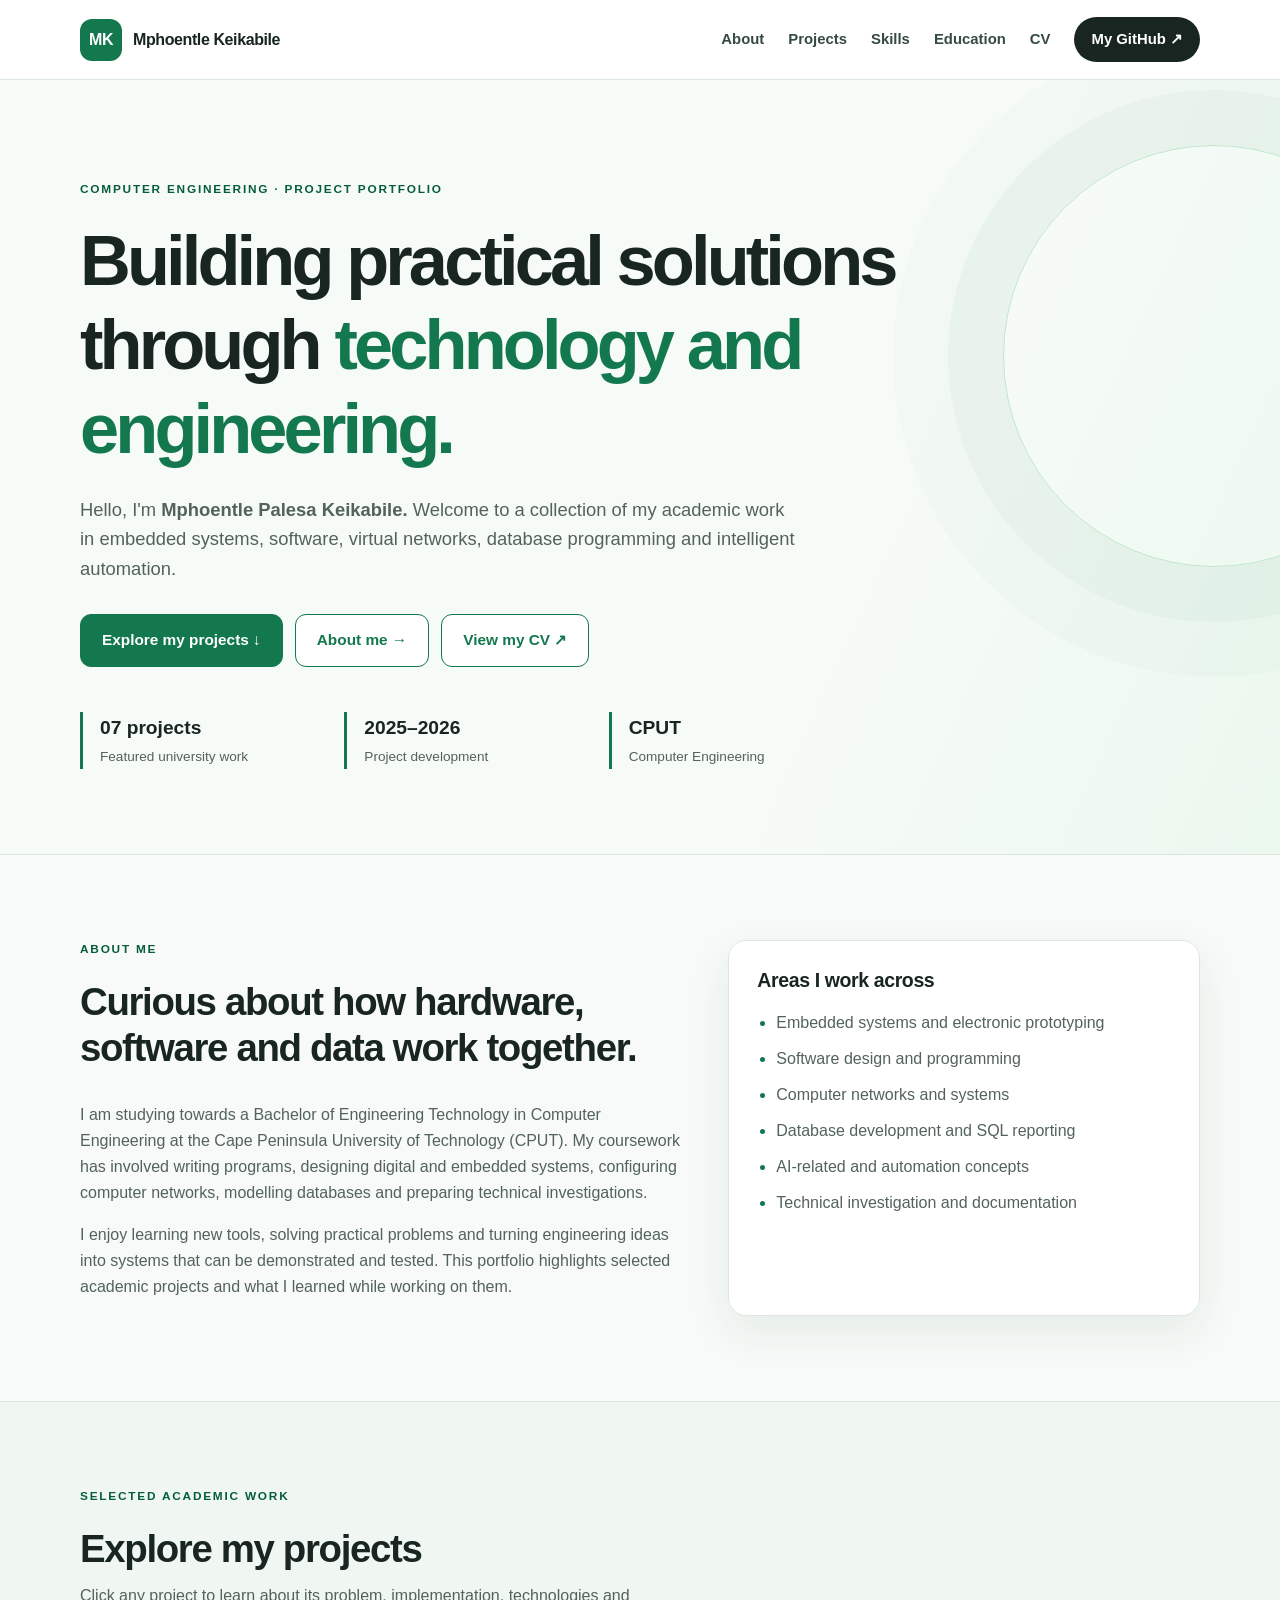
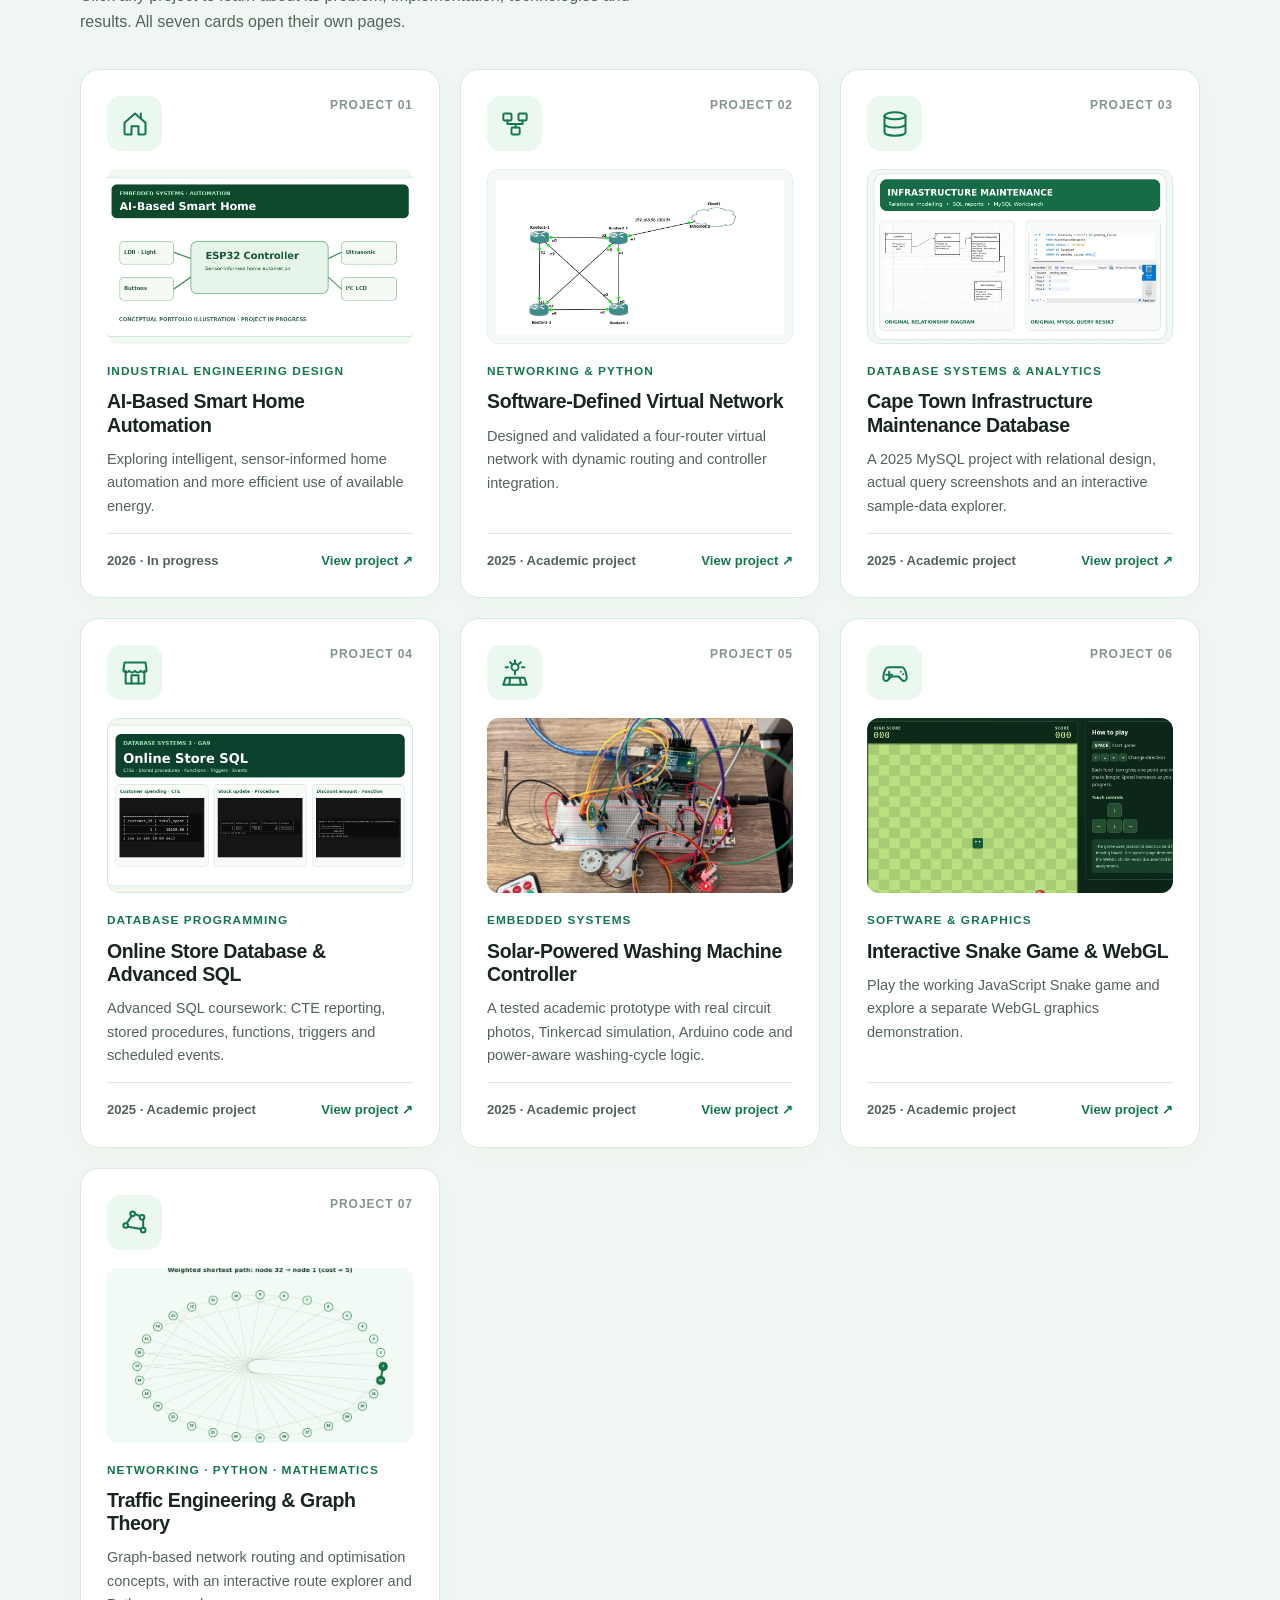
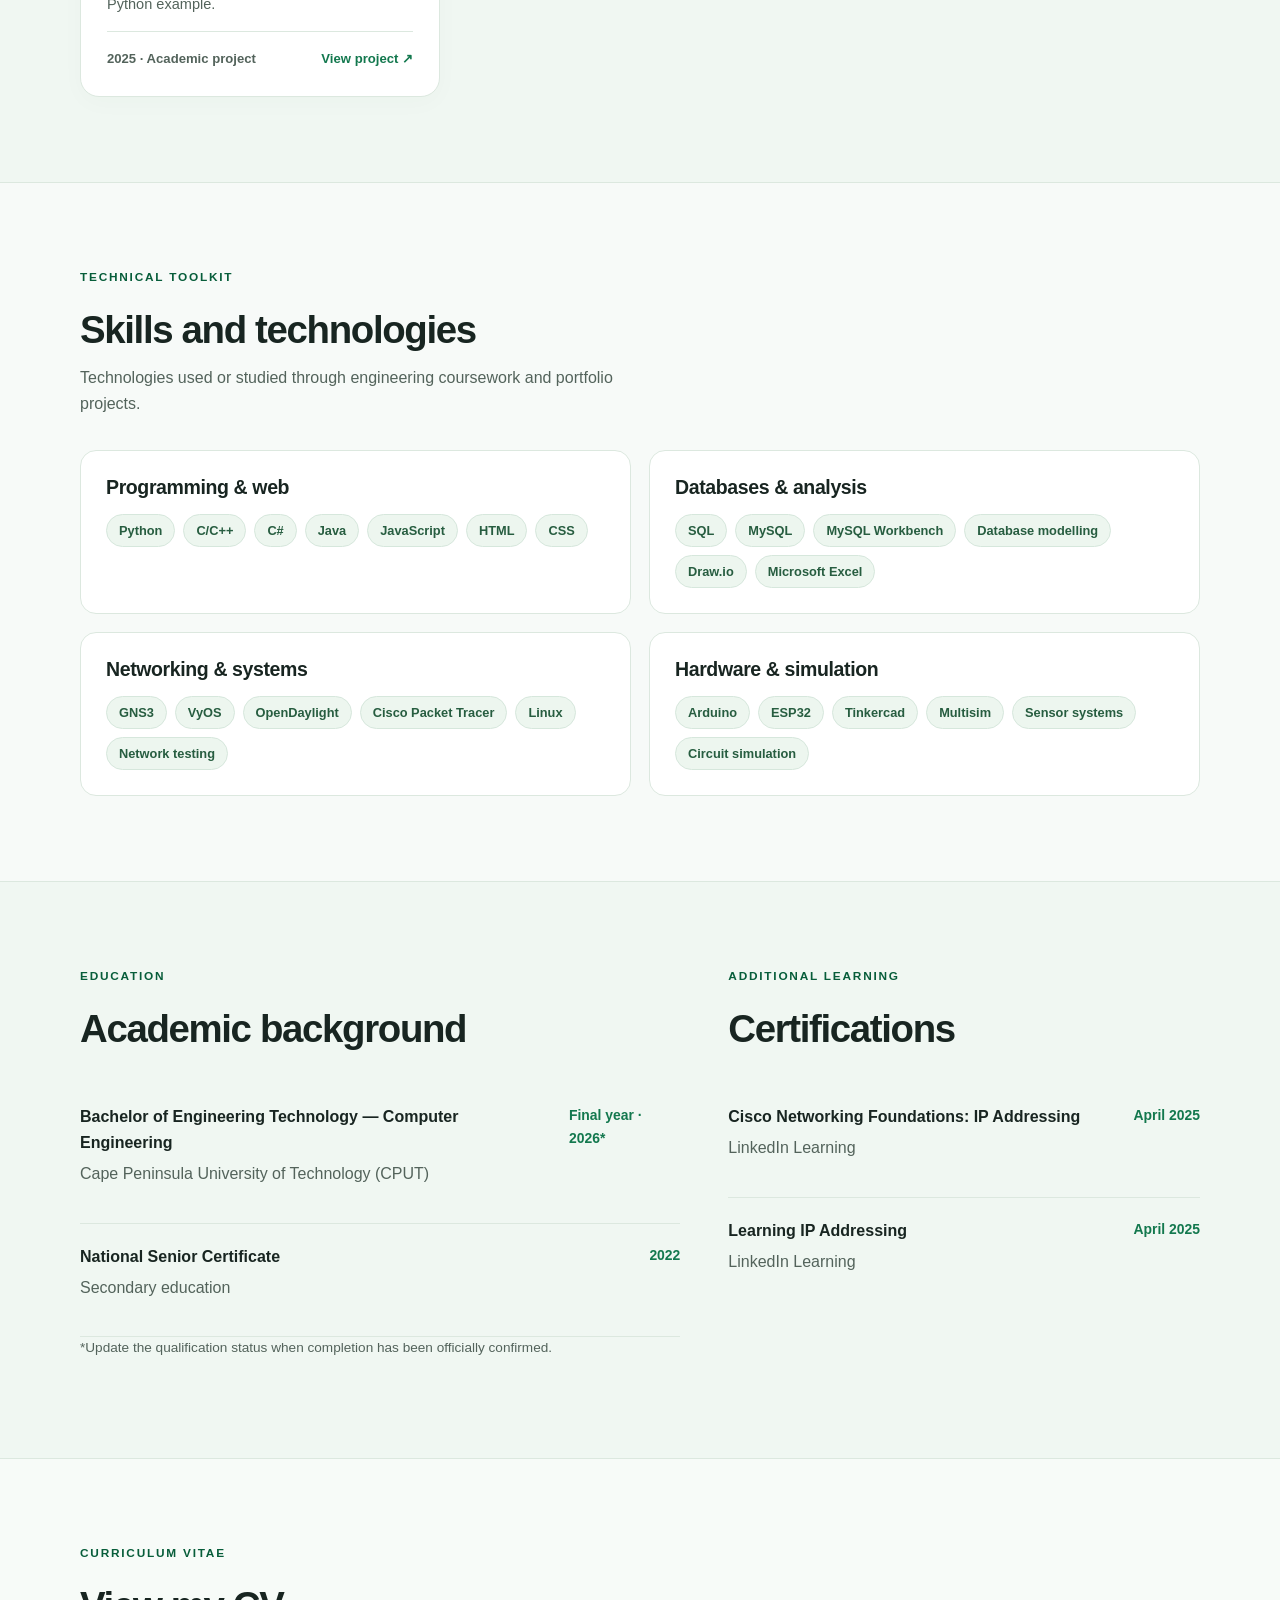
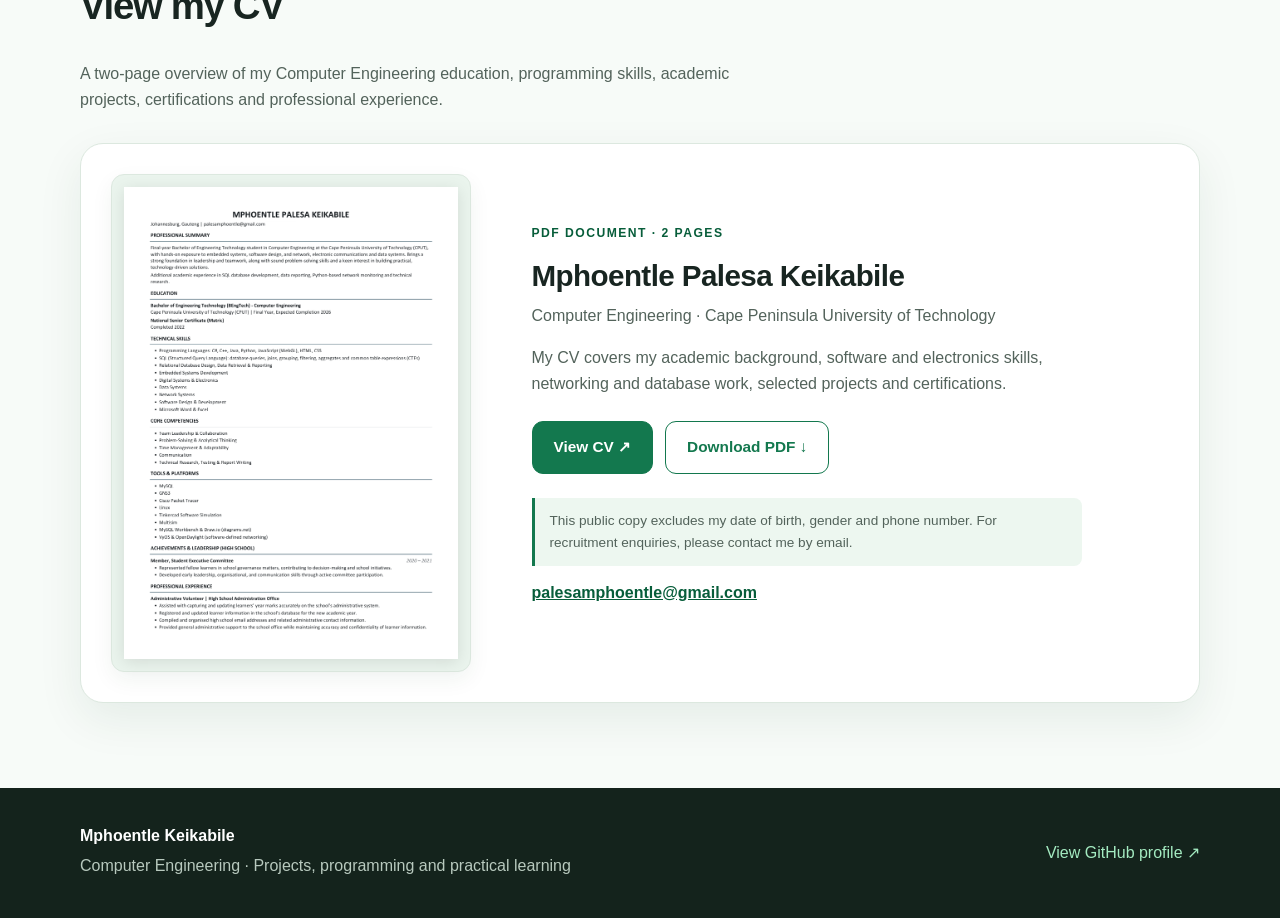
==== index.html @ 99a81a95 "My files My files" ====
<!DOCTYPE html>

<html lang="en"><head><meta charset="utf-8"/><meta content="width=device-width,initial-scale=1" name="viewport"/><meta content="Mphoentle Keikabile's Computer Engineering portfolio: embedded systems, Python, software, networking and databases." name="description"/><title>Mphoentle Keikabile | Computer Engineering Portfolio</title><link href="styles.css" rel="stylesheet"/></head>
<body>
<header class="site-header"><div class="container nav"><a class="brand" href="index.html"><span class="logo">MK</span><span>Mphoentle Keikabile</span></a><nav aria-label="Main navigation" class="nav-links"><a href="#about">About</a><a href="#projects">Projects</a><a href="#skills">Skills</a><a href="#education">Education</a><a href="#cv">CV</a><a class="cta-nav" href="https://github.com/Palesa-K" rel="noopener noreferrer" target="_blank">My GitHub ↗</a></nav></div></header>
<main>
<section class="hero"><div class="container"><div class="eyebrow">Computer Engineering · Project Portfolio</div><h1>Building practical solutions through <span class="accent">technology and engineering.</span></h1><p class="lead">Hello, I'm <strong>Mphoentle Palesa Keikabile.</strong> Welcome to a collection of my academic work in embedded systems, software, virtual networks, database programming and intelligent automation.</p><div class="buttons"><a class="btn primary" href="#projects">Explore my projects ↓</a><a class="btn outline" href="#about">About me →</a><a class="btn outline" href="assets/Mphoentle_Keikabile_Public_CV.pdf" target="_blank" rel="noopener">View my CV ↗</a></div><div class="highlight-grid"><div class="highlight"><strong>07 projects</strong><span>Featured university work</span></div><div class="highlight"><strong>2025–2026</strong><span>Project development</span></div><div class="highlight"><strong>CPUT</strong><span>Computer Engineering</span></div></div></div></section>
<section class="section" id="about"><div class="container two-col"><div><div class="eyebrow">About me</div><h2>Curious about how hardware, software and data work together.</h2><p>I am studying towards a Bachelor of Engineering Technology in Computer Engineering at the Cape Peninsula University of Technology (CPUT). My coursework has involved writing programs, designing digital and embedded systems, configuring computer networks, modelling databases and preparing technical investigations.</p><p>I enjoy learning new tools, solving practical problems and turning engineering ideas into systems that can be demonstrated and tested. This portfolio highlights selected academic projects and what I learned while working on them.</p></div><aside class="info-panel"><h3>Areas I work across</h3><ul class="clean-list"><li>Embedded systems and electronic prototyping</li><li>Software design and programming</li><li>Computer networks and systems</li><li>Database development and SQL reporting</li><li>AI-related and automation concepts</li><li>Technical investigation and documentation</li></ul></aside></div></section>
<section class="section soft" id="projects"><div class="container"><div class="section-heading"><div><div class="eyebrow">Selected academic work</div><h2>Explore my projects</h2><p>Click any project to learn about its problem, implementation, technologies and results. All seven cards open their own pages.</p></div></div><div class="project-grid"><a aria-label="Read about AI-Based Smart Home Automation" class="project-card" href="projects/smart-home-automation.html">
<div class="project-top"><span class="project-icon"><svg aria-hidden="true" fill="none" stroke="currentColor" stroke-linecap="round" stroke-linejoin="round" stroke-width="1.7" viewbox="0 0 24 24"><path d="m3 11 9-8 9 8v9a1 1 0 0 1-1 1h-5v-7H9v7H4a1 1 0 0 1-1-1z"></path><path d="M17 3v4"></path></svg></span><span class="number">PROJECT 01</span></div><img alt="Concept illustration of an ESP32 smart home controller and input/output components" class="project-thumb" loading="lazy" src="assets/smart-home-concept-cover.webp"/>
<div class="type">Industrial Engineering Design</div><h3>AI-Based Smart Home Automation</h3>
<p>Exploring intelligent, sensor-informed home automation and more efficient use of available energy.</p><div class="card-bottom"><span>2026 · In progress</span><span class="explore">View project ↗</span></div>
</a>
<a aria-label="Read about Software-Defined Virtual Network" class="project-card" href="projects/sdn-network.html">
<div class="project-top"><span class="project-icon"><svg aria-hidden="true" fill="none" stroke="currentColor" stroke-linecap="round" stroke-linejoin="round" stroke-width="1.7" viewbox="0 0 24 24"><rect height="6" rx="1" width="7" x="2" y="3"></rect><rect height="6" rx="1" width="7" x="15" y="3"></rect><rect height="6" rx="1" width="7" x="9" y="15"></rect><path d="M5.5 9v3h7v3M18.5 9v3h-6"></path></svg></span><span class="number">PROJECT 02</span></div>
<img alt="Original GNS3 four-router network topology from the 2025 project report" class="project-thumb topology-thumb" loading="lazy" src="assets/gns3-topology.webp"/><div class="type">Networking &amp; Python</div><h3>Software-Defined Virtual Network</h3>
<p>Designed and validated a four-router virtual network with dynamic routing and controller integration.</p><div class="card-bottom"><span>2025 · Academic project</span><span class="explore">View project ↗</span></div>
</a>
<a aria-label="Read about Infrastructure Maintenance Database" class="project-card" href="projects/maintenance-database.html">
<div class="project-top"><span class="project-icon"><svg aria-hidden="true" fill="none" stroke="currentColor" stroke-linecap="round" stroke-linejoin="round" stroke-width="1.7" viewbox="0 0 24 24"><ellipse cx="12" cy="5" rx="9" ry="3"></ellipse><path d="M3 5v14c0 4 18 4 18 0V5M3 12c0 4 18 4 18 0"></path></svg></span><span class="number">PROJECT 03</span></div><img alt="Project cover using original database relationship diagram and MySQL query screenshot" class="project-thumb database-thumb" loading="lazy" src="assets/database-project-cover.webp"/>
<div class="type">Database Systems &amp; Analytics</div><h3>Cape Town Infrastructure Maintenance Database</h3>
<p>A 2025 MySQL project with relational design, actual query screenshots and an interactive sample-data explorer.</p><div class="card-bottom"><span>2025 · Academic project</span><span class="explore">View project ↗</span></div>
</a>
<a aria-label="Read about Online Store SQL Database" class="project-card" href="projects/online-store-database.html">
<div class="project-top"><span class="project-icon"><svg aria-hidden="true" fill="none" stroke="currentColor" stroke-linecap="round" stroke-linejoin="round" stroke-width="1.7" viewbox="0 0 24 24"><path d="M4 10v11h16V10M3 3h18l1 7c-1 2-4 2-5 0-1 2-4 2-5 0-1 2-4 2-5 0-1 2-4 2-5 0z"></path><path d="M9 21v-7h6v7"></path></svg></span><span class="number">PROJECT 04</span></div><img alt="Online store project cover using original MySQL result excerpts" class="project-thumb ga9-thumb" loading="lazy" src="assets/online-store-ga9-cover.webp"/>
<div class="type">Database Programming</div><h3>Online Store Database &amp; Advanced SQL</h3>
<p>Advanced SQL coursework: CTE reporting, stored procedures, functions, triggers and scheduled events.</p><div class="card-bottom"><span>2025 · Academic project</span><span class="explore">View project ↗</span></div>
</a>
<a aria-label="Read about Solar-Powered Washing Machine Controller" class="project-card" href="projects/solar-washing-machine.html">
<div class="project-top"><span class="project-icon"><svg aria-hidden="true" fill="none" stroke="currentColor" stroke-linecap="round" stroke-linejoin="round" stroke-width="1.7" viewbox="0 0 24 24"><circle cx="12" cy="7" r="3"></circle><path d="M12 1v2M12 11v2M6 7H4m16 0h-2M7.8 2.8l1.3 1.3m7.8-1.3-1.3 1.3M4 16h16l2 6H2zM8 16l-1 6m9-6 1 6"></path></svg></span><span class="number">PROJECT 05</span></div>
<img alt="Arduino washing machine prototype" class="project-thumb" loading="lazy" src="assets/arduino-physical-prototype.webp"/><div class="type">Embedded Systems</div><h3>Solar-Powered Washing Machine Controller</h3>
<p>A tested academic prototype with real circuit photos, Tinkercad simulation, Arduino code and power-aware washing-cycle logic.</p><div class="card-bottom"><span>2025 · Academic project</span><span class="explore">View project ↗</span></div>
</a>
<a aria-label="Read about Interactive Snake Game" class="project-card" href="projects/snake-webgl.html">
<div class="project-top"><span class="project-icon"><svg aria-hidden="true" fill="none" stroke="currentColor" stroke-linecap="round" stroke-linejoin="round" stroke-width="1.7" viewbox="0 0 24 24"><path d="M6 7h12c2 0 3 2 4 8 .5 3-2 5-4 3l-3-3H9l-3 3c-2 2-4.5 0-4-3 1-6 2-8 4-8z"></path><path d="M7 11v5m-2.5-2.5h5M17 11h.01M19 13h.01"></path></svg></span><span class="number">PROJECT 06</span></div>
<img alt="Playable Snake game screenshot" class="project-thumb" loading="lazy" src="assets/snake-game-preview.webp"/><div class="type">Software &amp; Graphics</div><h3>Interactive Snake Game &amp; WebGL</h3>
<p>Play the working JavaScript Snake game and explore a separate WebGL graphics demonstration.</p><div class="card-bottom"><span>2025 · Academic project</span><span class="explore">View project ↗</span></div>
</a><a aria-label="Read about Traffic Engineering using Graph Theory and Linear Programming" class="project-card" href="projects/traffic-engineering.html"><div class="project-top"><span class="project-icon"><svg aria-hidden="true" fill="none" stroke="currentColor" stroke-linecap="round" stroke-linejoin="round" stroke-width="1.7" viewbox="0 0 24 24"><circle cx="4" cy="15" r="2"></circle><circle cx="10" cy="5" r="2"></circle><circle cx="18" cy="8" r="2"></circle><circle cx="19" cy="19" r="2"></circle><path d="M5 13l4-6m3-2 4 2m3 3v7M6 16l11 2"></path></svg></span><span class="number">PROJECT 07</span></div><img alt="GEANT2 network graph with green highlighted route" class="project-thumb" loading="lazy" src="assets/geant2-route-recreated.webp"/><div class="type">Networking · Python · Mathematics</div><h3>Traffic Engineering &amp; Graph Theory</h3><p>Graph-based network routing and optimisation concepts, with an interactive route explorer and Python example.</p><div class="card-bottom"><span>2025 · Academic project</span><span class="explore">View project ↗</span></div></a></div></div></section>
<section class="section" id="skills"><div class="container"><div class="section-heading"><div><div class="eyebrow">Technical toolkit</div><h2>Skills and technologies</h2><p>Technologies used or studied through engineering coursework and portfolio projects.</p></div></div><div class="skills-layout"><div class="skill-card"><h3>Programming &amp; web</h3><div class="chip-row"><span class="chip">Python</span><span class="chip">C/C++</span><span class="chip">C#</span><span class="chip">Java</span><span class="chip">JavaScript</span><span class="chip">HTML</span><span class="chip">CSS</span></div></div><div class="skill-card"><h3>Databases &amp; analysis</h3><div class="chip-row"><span class="chip">SQL</span><span class="chip">MySQL</span><span class="chip">MySQL Workbench</span><span class="chip">Database modelling</span><span class="chip">Draw.io</span><span class="chip">Microsoft Excel</span></div></div><div class="skill-card"><h3>Networking &amp; systems</h3><div class="chip-row"><span class="chip">GNS3</span><span class="chip">VyOS</span><span class="chip">OpenDaylight</span><span class="chip">Cisco Packet Tracer</span><span class="chip">Linux</span><span class="chip">Network testing</span></div></div><div class="skill-card"><h3>Hardware &amp; simulation</h3><div class="chip-row"><span class="chip">Arduino</span><span class="chip">ESP32</span><span class="chip">Tinkercad</span><span class="chip">Multisim</span><span class="chip">Sensor systems</span><span class="chip">Circuit simulation</span></div></div></div></div></section>
<section class="section soft" id="education"><div class="container two-col"><div><div class="eyebrow">Education</div><h2>Academic background</h2><div class="resume-line"><div><strong>Bachelor of Engineering Technology — Computer Engineering</strong><p>Cape Peninsula University of Technology (CPUT)</p></div><span>Final year · 2026*</span></div><div class="resume-line"><div><strong>National Senior Certificate</strong><p>Secondary education</p></div><span>2022</span></div><p class="small-note">*Update the qualification status when completion has been officially confirmed.</p></div><div><div class="eyebrow">Additional learning</div><h2>Certifications</h2><div class="resume-line"><div><strong>Cisco Networking Foundations: IP Addressing</strong><p>LinkedIn Learning</p></div><span>April 2025</span></div><div class="resume-line"><div><strong>Learning IP Addressing</strong><p>LinkedIn Learning</p></div><span>April 2025</span></div></div></div></section>

<section class="section cv-section" id="cv"><div class="container">
  <div class="eyebrow">Curriculum vitae</div>
  <h2>View my CV</h2>
  <p class="cv-intro">A two-page overview of my Computer Engineering education, programming skills, academic projects, certifications and professional experience.</p>
  <div class="cv-panel">
    <a class="cv-cover" href="assets/Mphoentle_Keikabile_Public_CV.pdf" target="_blank" rel="noopener" aria-label="Open my two-page CV PDF"><img src="assets/cv-preview.png" alt="Preview of the first page of my Computer Engineering CV" loading="lazy" /></a>
    <div class="cv-info">
      <div class="cv-tag">PDF DOCUMENT · 2 PAGES</div>
      <h3>Mphoentle Palesa Keikabile</h3>
      <p>Computer Engineering · Cape Peninsula University of Technology</p>
      <p>My CV covers my academic background, software and electronics skills, networking and database work, selected projects and certifications.</p>
      <div class="buttons cv-actions">
        <a class="btn primary" href="assets/Mphoentle_Keikabile_Public_CV.pdf" target="_blank" rel="noopener">View CV ↗</a>
        <a class="btn outline" href="assets/Mphoentle_Keikabile_Public_CV.pdf" download="Mphoentle_Keikabile_CV.pdf">Download PDF ↓</a>
      </div>
      <p class="small-note cv-privacy">This public copy excludes my date of birth, gender and phone number. For recruitment enquiries, please contact me by email.</p>
      <p><a class="cv-email" href="mailto:palesamphoentle@gmail.com">palesamphoentle@gmail.com</a></p>
    </div>
  </div>
</div></section>
</main><footer class="site-footer"><div class="container footer-row"><div><strong>Mphoentle Keikabile</strong><p>Computer Engineering · Projects, programming and practical learning</p></div><a href="https://github.com/Palesa-K" rel="noopener noreferrer" target="_blank">View GitHub profile ↗</a></div></footer>
</body></html>
---- styles.css ----
/* Mphoentle Keikabile — portfolio theme: white, green and charcoal */
:root{--bg:#f7faf8;--white:#fff;--text:#182521;--muted:#53635b;--green:#13784e;--green-dark:#075d3a;--mint:#eaf8ef;--border:#dce8df;--shadow:0 16px 46px rgba(15,66,40,.08)}
*{box-sizing:border-box}html{scroll-behavior:smooth}body{margin:0;background:var(--bg);color:var(--text);font-family:Inter,"Segoe UI",Arial,sans-serif;line-height:1.62}a{color:inherit}a:focus-visible{outline:3px solid #47b580;outline-offset:4px}h1,h2,h3,p{margin-top:0}h1,h2,h3{line-height:1.19}h1{font-size:clamp(2.55rem,5.5vw,4.75rem);letter-spacing:-.055em}h2{font-size:clamp(1.7rem,3vw,2.45rem);letter-spacing:-.035em}h3{font-size:1.22rem;letter-spacing:-.02em}p{color:var(--muted)}.container{width:min(1120px,calc(100% - 48px));margin:auto}.site-header{background:#fff;border-bottom:1px solid var(--border);position:sticky;top:0;z-index:10}.nav{display:flex;align-items:center;justify-content:space-between;gap:20px;min-height:79px}.brand{display:inline-flex;align-items:center;gap:11px;text-decoration:none;font-weight:800;letter-spacing:-.025em}.logo{width:42px;height:42px;display:grid;place-items:center;background:var(--green);color:white;border-radius:12px;font-weight:800}.nav-links{display:flex;align-items:center;gap:24px}.nav-links a{font-size:.93rem;font-weight:600;text-decoration:none;color:#354b41}.nav-links a:hover{color:var(--green)}.nav-links a.cta-nav{background:var(--text);color:white;border-radius:999px;padding:10px 17px}.nav-links a.cta-nav:hover{background:var(--green)}.hero{background:linear-gradient(115deg,#f7fbf8 0%,#f7fbf8 66%,#ebf8ee 100%);border-bottom:1px solid var(--border);padding:100px 0 85px;position:relative;overflow:hidden}.hero::after{content:"";position:absolute;right:-145px;top:65px;width:420px;height:420px;border:1px solid #bee7cb;border-radius:50%;box-shadow:0 0 0 55px rgba(17,125,71,.035),0 0 0 110px rgba(17,125,71,.02);pointer-events:none}.hero .container{position:relative;z-index:1}.eyebrow{text-transform:uppercase;letter-spacing:.15em;color:var(--green-dark);font-size:.74rem;font-weight:800;margin-bottom:20px}.hero h1{max-width:830px;margin-bottom:24px}.accent{color:var(--green)}.lead{font-size:1.15rem;max-width:720px;margin-bottom:30px}.buttons{display:flex;flex-wrap:wrap;gap:12px}.btn{border:1px solid var(--green);border-radius:11px;display:inline-flex;justify-content:center;align-items:center;gap:9px;padding:13px 21px;font-size:.96rem;font-weight:700;text-decoration:none;transition:transform .15s,background .15s}.btn:hover{transform:translateY(-2px)}.btn.primary{background:var(--green);color:white}.btn.primary:hover{background:var(--green-dark)}.btn.outline{color:var(--green);background:white}.btn.dark{background:#182521;border-color:#182521;color:#fff}.highlight-grid{display:grid;grid-template-columns:repeat(3,minmax(0,1fr));gap:18px;padding-top:45px;max-width:775px}.highlight{border-left:3px solid var(--green);padding:0 17px}.highlight strong{display:block;font-size:1.2rem}.highlight span{color:var(--muted);font-size:.85rem}.section{padding:85px 0;scroll-margin-top:85px}.section.soft{background:#f0f7f2;border-top:1px solid var(--border);border-bottom:1px solid var(--border)}.section-heading{display:flex;justify-content:space-between;align-items:end;gap:25px;margin-bottom:34px}.section-heading p{max-width:560px;margin-bottom:0}.section-heading h2{margin-bottom:12px}.two-col{display:grid;grid-template-columns:1.12fr .88fr;gap:48px}.info-panel{background:white;border:1px solid var(--border);padding:28px;border-radius:18px;box-shadow:var(--shadow)}.info-panel h3{margin-bottom:13px}.clean-list{padding-left:19px;margin:0;color:var(--muted)}.clean-list li{padding:5px 0}.clean-list li::marker{color:var(--green)}.project-grid{display:grid;grid-template-columns:repeat(3,minmax(0,1fr));gap:20px}.project-card{display:flex;flex-direction:column;min-height:310px;background:white;border:1px solid var(--border);border-radius:19px;padding:26px;text-decoration:none;box-shadow:0 6px 25px rgba(14,68,36,.025);transition:transform .18s,box-shadow .18s,border-color .18s}.project-card:hover{transform:translateY(-5px);box-shadow:var(--shadow);border-color:#80cba0}.project-top{display:flex;justify-content:space-between;align-items:flex-start;margin-bottom:24px}.project-icon{color:var(--green);background:var(--mint);width:55px;height:55px;display:grid;place-items:center;border-radius:14px}.project-icon svg{width:28px;height:28px}.number{font-size:.75rem;color:#84958b;font-weight:800;letter-spacing:.08em}.project-card .type{font-size:.74rem;font-weight:800;color:var(--green);text-transform:uppercase;letter-spacing:.09em;margin-bottom:9px}.project-card h3{margin-bottom:11px;color:var(--text)}.project-card p{font-size:.91rem;flex-grow:1}.card-bottom{display:flex;justify-content:space-between;align-items:center;padding-top:16px;border-top:1px solid var(--border);font-size:.82rem;color:var(--muted);font-weight:600}.explore{color:var(--green);font-weight:800}.chip-row{display:flex;gap:8px;flex-wrap:wrap}.chip{font-size:.8rem;line-height:1.2;padding:8px 12px;background:#edf6ef;border:1px solid #d6e7dc;color:#275d40;font-weight:700;border-radius:999px}.skills-layout{display:grid;grid-template-columns:repeat(2,minmax(0,1fr));gap:18px}.skill-card{background:white;border:1px solid var(--border);border-radius:16px;padding:25px}.skill-card h3{margin-bottom:14px}.resume-line{display:flex;justify-content:space-between;gap:20px;align-items:flex-start;padding:20px 0;border-bottom:1px solid var(--border)}.resume-line:last-child{border-bottom:0}.resume-line strong{display:block;margin-bottom:5px}.resume-line span{font-size:.87rem;color:var(--green);font-weight:700}.small-note{font-size:.85rem}.site-footer{background:#14231c;color:white;padding:35px 0}.site-footer p{color:#b8c9be;margin:4px 0}.footer-row{display:flex;align-items:center;justify-content:space-between;gap:20px;flex-wrap:wrap}.site-footer a{color:#a4ebc1;text-decoration:none}.site-footer a:hover{text-decoration:underline}
/* Project-detail pages */
.breadcrumb{margin:40px 0 25px;font-size:.88rem;color:var(--muted)}.breadcrumb a{color:var(--green);text-decoration:none;font-weight:700}.detail-hero{background:white;border:1px solid var(--border);border-radius:24px;padding:50px 52px;margin-bottom:32px;position:relative;overflow:hidden}.detail-hero::after{content:"";position:absolute;width:210px;height:210px;background:#eaf8ef;border-radius:50%;right:-90px;top:-95px}.detail-hero h1{font-size:clamp(2.2rem,4.4vw,3.55rem);margin:0 0 18px;max-width:820px}.detail-hero p{max-width:775px;font-size:1.08rem}.detail-hero .eyebrow{margin-bottom:15px}.detail-columns{display:grid;grid-template-columns:1.65fr .75fr;gap:26px;padding-bottom:75px;align-items:start}.detail-main,.detail-side{background:white;border:1px solid var(--border);border-radius:19px;padding:31px}.detail-main section:not(:last-child){border-bottom:1px solid var(--border);padding-bottom:25px;margin-bottom:28px}.detail-main h2{font-size:1.43rem;margin-bottom:14px}.detail-main p:last-child{margin-bottom:0}.detail-side{position:sticky;top:101px}.detail-side .chip-row{margin-bottom:23px}.detail-side h3{margin-bottom:12px}.detail-side .meta{padding:15px 0;border-bottom:1px solid var(--border)}.detail-side .meta strong{display:block;font-size:.86rem}.detail-side .meta span{color:var(--muted);font-size:.9rem}.detail-side .small-note{background:var(--mint);padding:13px;border-radius:10px;color:#37614d}.detail-footer{margin-top:22px}.back-link{display:inline-flex;gap:8px;text-decoration:none;font-weight:800;color:var(--green)}
@media(max-width:950px){.project-grid{grid-template-columns:repeat(2,minmax(0,1fr))}.detail-columns{grid-template-columns:1fr}.detail-side{position:static}.hero{padding:80px 0 65px}.two-col{gap:24px}}
@media(max-width:650px){.container{width:min(100% - 34px,1120px)}.nav{flex-direction:column;align-items:flex-start;gap:10px;padding:12px 0}.nav-links{gap:15px;flex-wrap:wrap}.nav-links a{font-size:.82rem}.nav-links a.cta-nav{padding:6px 12px}.section{padding:65px 0}.hero{padding:70px 0}.highlight-grid{grid-template-columns:1fr;gap:20px}.project-grid,.two-col,.skills-layout{grid-template-columns:1fr}.section-heading{display:block}.section-heading p{margin-top:12px}.project-card{min-height:270px}.detail-hero{padding:32px 22px}.detail-main,.detail-side{padding:25px 21px}.resume-line{display:block}.hero::after{opacity:.35}}

/* Embedded Systems project evidence */
.project-thumb{width:100%;height:175px;object-fit:cover;object-position:center 42%;border-radius:12px;margin:-6px 0 18px;background:#e4eee7;display:block}
.project-visual-hero{display:grid;grid-template-columns:1.35fr .65fr;align-items:center;gap:26px;background:#eaf6ed;border:1px solid var(--border);padding:18px;border-radius:20px;margin-bottom:32px}
.project-visual-hero img{width:100%;max-height:480px;object-fit:cover;border-radius:13px;display:block}
.project-visual-hero strong{display:block;font-size:1.65rem;line-height:1.2;margin-bottom:14px}
.project-visual-hero p{margin-bottom:0}.photo-kicker{font-size:.75rem;letter-spacing:.14em;text-transform:uppercase;color:var(--green-dark);font-weight:800;display:block;margin-bottom:10px}
.evidence-grid{display:grid;grid-template-columns:1fr 1fr;gap:20px}.evidence-grid figure{margin:0;background:#f6f9f7;border:1px solid var(--border);border-radius:14px;overflow:hidden}.evidence-grid img{display:block;width:100%;height:235px;object-fit:cover}.evidence-grid figcaption{padding:13px 15px;font-size:.9rem;color:var(--muted)}
.evidence-buttons{margin-top:22px}.detail-main strong{color:var(--text)}.power-table{overflow:auto;margin:12px 0 20px}.power-table table{border-collapse:collapse;width:100%;min-width:350px}.power-table th,.power-table td{text-align:left;padding:11px 14px;border:1px solid var(--border)}.power-table th{background:#eef6f0}.power-table td:first-child{font-weight:800;color:var(--green-dark)}
.code-extract{background:#172721;color:#e3ffec;border-radius:12px;padding:18px;white-space:pre;overflow:auto;font-size:.88rem;line-height:1.5;margin:22px 0}.code-extract code{color:inherit}
@media(max-width:750px){.project-visual-hero{grid-template-columns:1fr}.evidence-grid{grid-template-columns:1fr}.evidence-grid img{height:auto}.project-visual-hero img{max-height:365px}}

/* Interactive game panel */
.game-iframe{width:100%;height:1050px;border:1px solid var(--border);border-radius:14px;display:block;background:#07190e;margin:18px 0}
@media(max-width:650px){.game-iframe{height:1100px}}

/* Preserve full router topology in its cover image rather than cropping it. */
.project-thumb.topology-thumb{object-fit:contain;object-position:center;background:#f6faf7;padding:8px;border:1px solid #e5eee8}
.project-visual-hero.topology-hero img{object-fit:contain;background:#fff}

/* Database project cover: authentic screenshots from the original report. */
.project-thumb.database-thumb{object-fit:cover;object-position:center;background:#e5f4eb;border:1px solid #dce8df}
.project-visual-hero.database-hero img{object-fit:contain;background:white}

/* GA9 database portfolio evidence and demonstration */
.project-thumb.ga9-thumb{object-fit:cover;object-position:center;background:#eff7f0;border:1px solid #d5e9db}
.detail-main .evidence-grid.terminal-grid img{object-fit:contain;background:#101610;height:180px;padding:8px}
.diagram-frame{background:#f8fbf8;border:1px solid var(--border);border-radius:16px;overflow:hidden;margin:16px 0}
.diagram-frame img{width:100%;height:auto;display:block}
.diagram-frame figcaption{font-size:.85rem;color:var(--muted);padding:10px 16px;background:white}
.accuracy-note{padding:16px 18px;background:#f1f8f2;border-left:4px solid #17824b;color:#31513e;border-radius:0 10px 10px 0;margin-top:18px}


/* Public CV section */
.cv-section{background:#f7fbf8}.cv-intro{max-width:680px}.cv-panel{display:grid;grid-template-columns:minmax(195px,0.75fr) 1.25fr;gap:38px;background:#fff;border:1px solid var(--border);padding:30px;border-radius:23px;box-shadow:var(--shadow);align-items:center;margin-top:30px}
.cv-cover{display:block;background:#eaf4ed;border:1px solid var(--border);border-radius:13px;padding:12px;box-shadow:0 8px 22px rgba(12,71,37,.06);max-width:360px}
.cv-cover img{display:block;width:100%;height:auto;aspect-ratio:595/842;object-fit:contain;object-position:top;background:white;box-shadow:0 3px 15px rgba(0,0,0,.1)}
.cv-tag{color:var(--green-dark);font-weight:800;letter-spacing:.12em;font-size:.76rem;margin-bottom:14px}
.cv-info h3{font-size:clamp(1.3rem,2.5vw,1.85rem);margin:0 0 10px}.cv-info p{max-width:550px}
.cv-actions{margin:24px 0}.cv-privacy{background:#edf7f0;padding:12px 15px;border-left:3px solid var(--green);border-radius:0 8px 8px 0}
.cv-email{color:var(--green-dark);font-weight:700;overflow-wrap:anywhere}
@media(max-width:740px){.cv-panel{grid-template-columns:1fr;padding:20px;gap:25px}.cv-cover{max-width:300px}.cv-actions .btn{flex:1}}
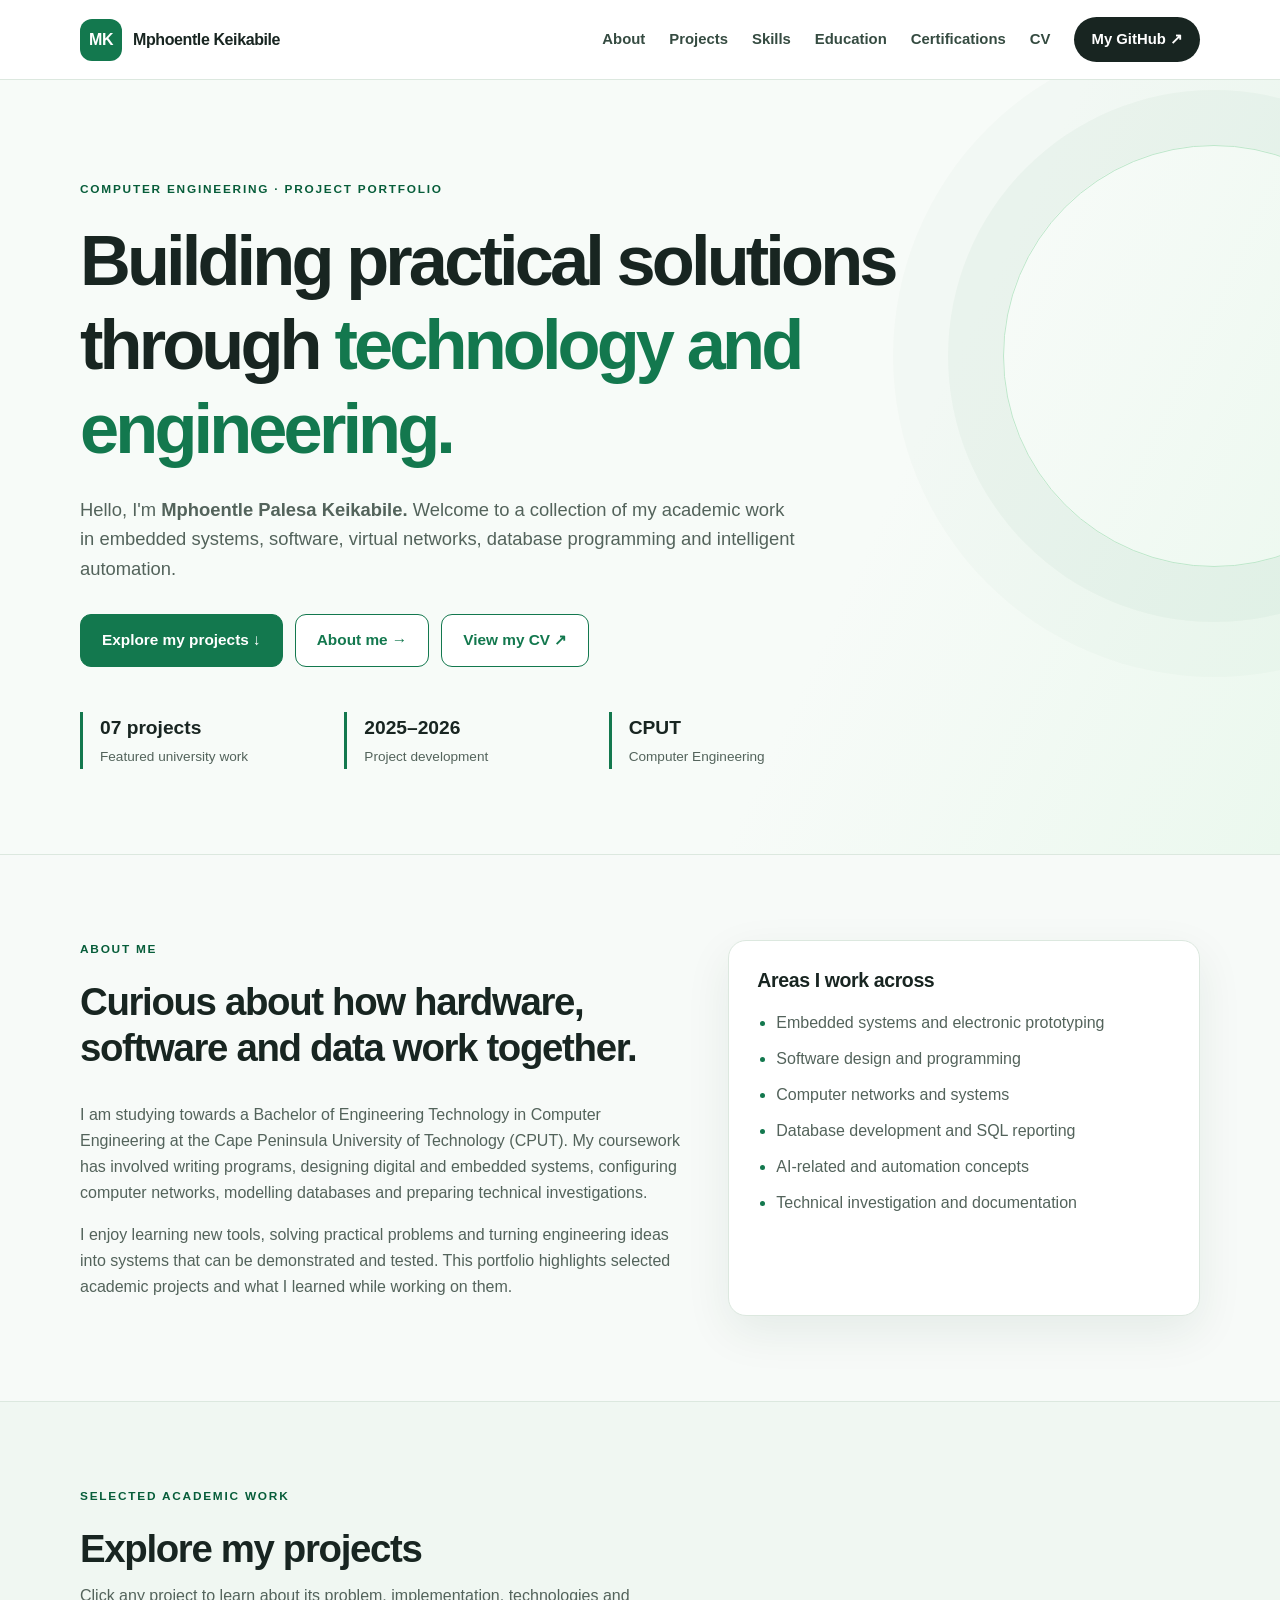
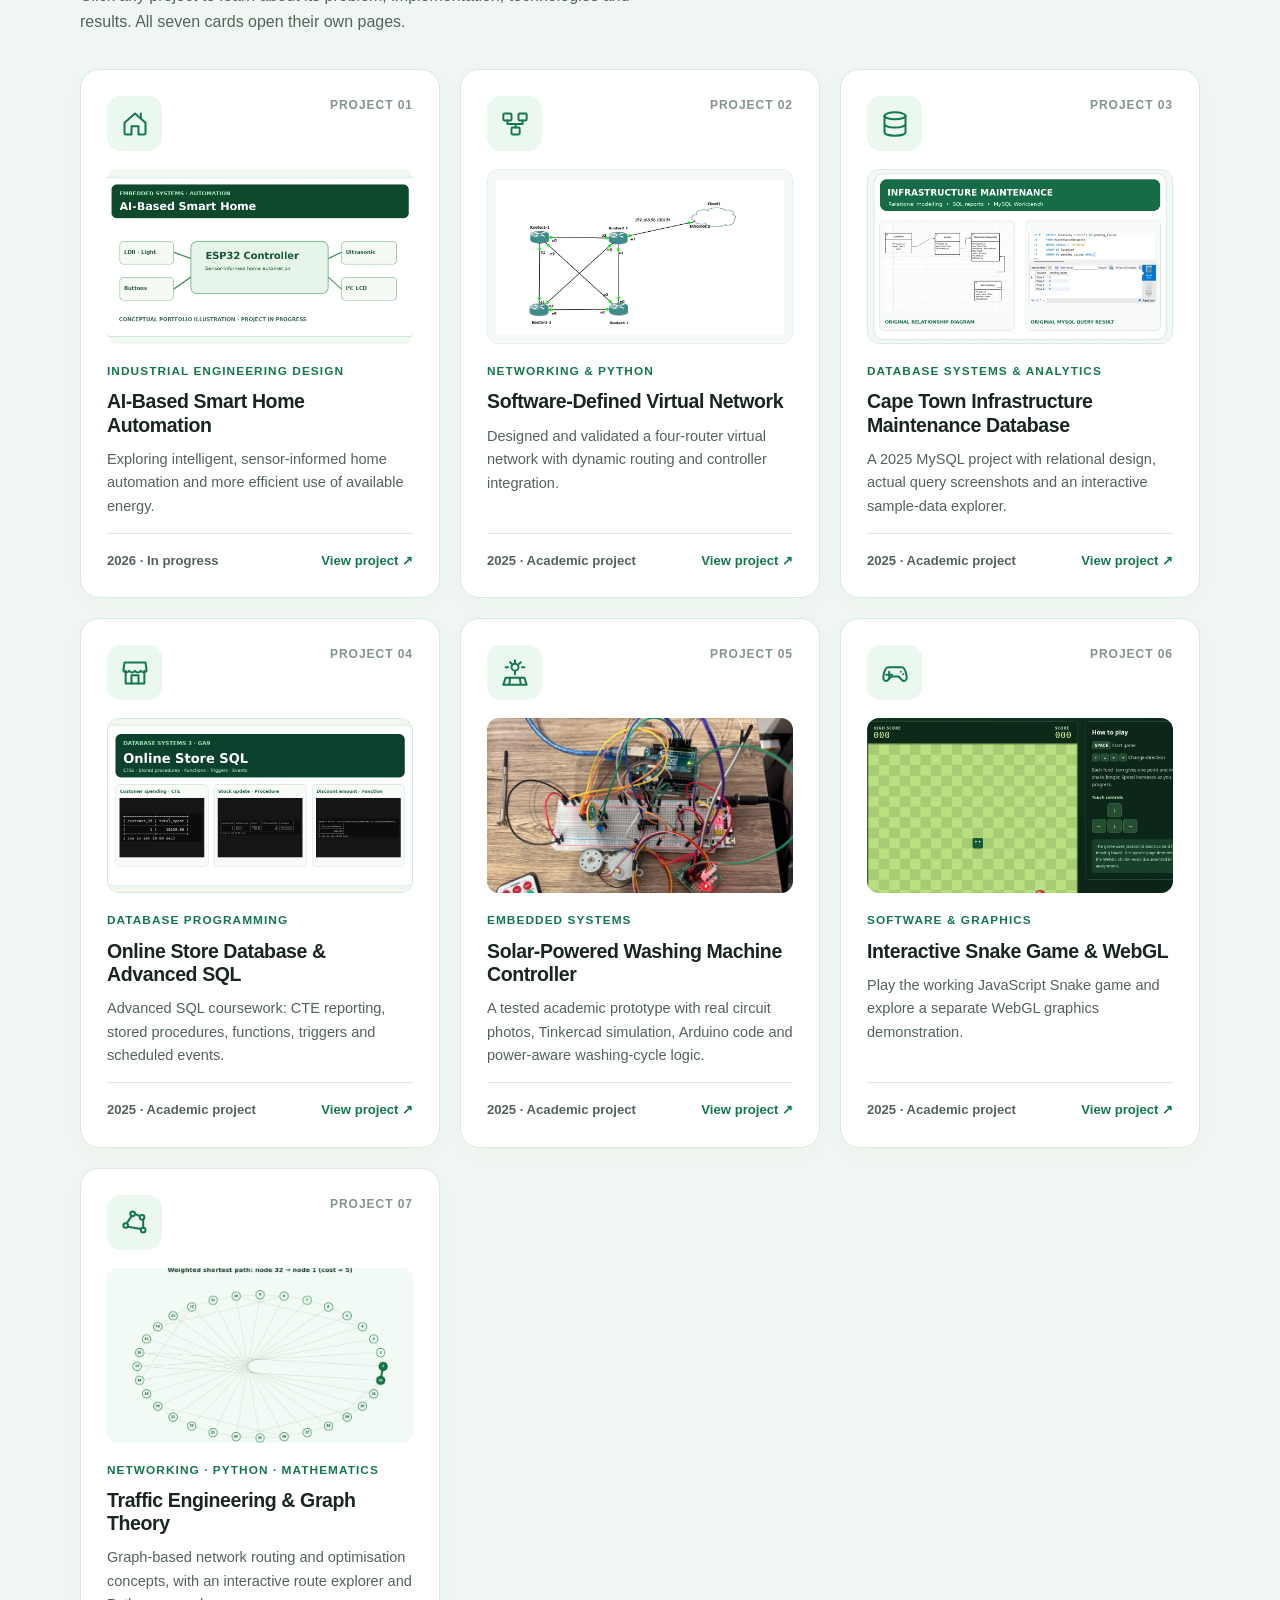
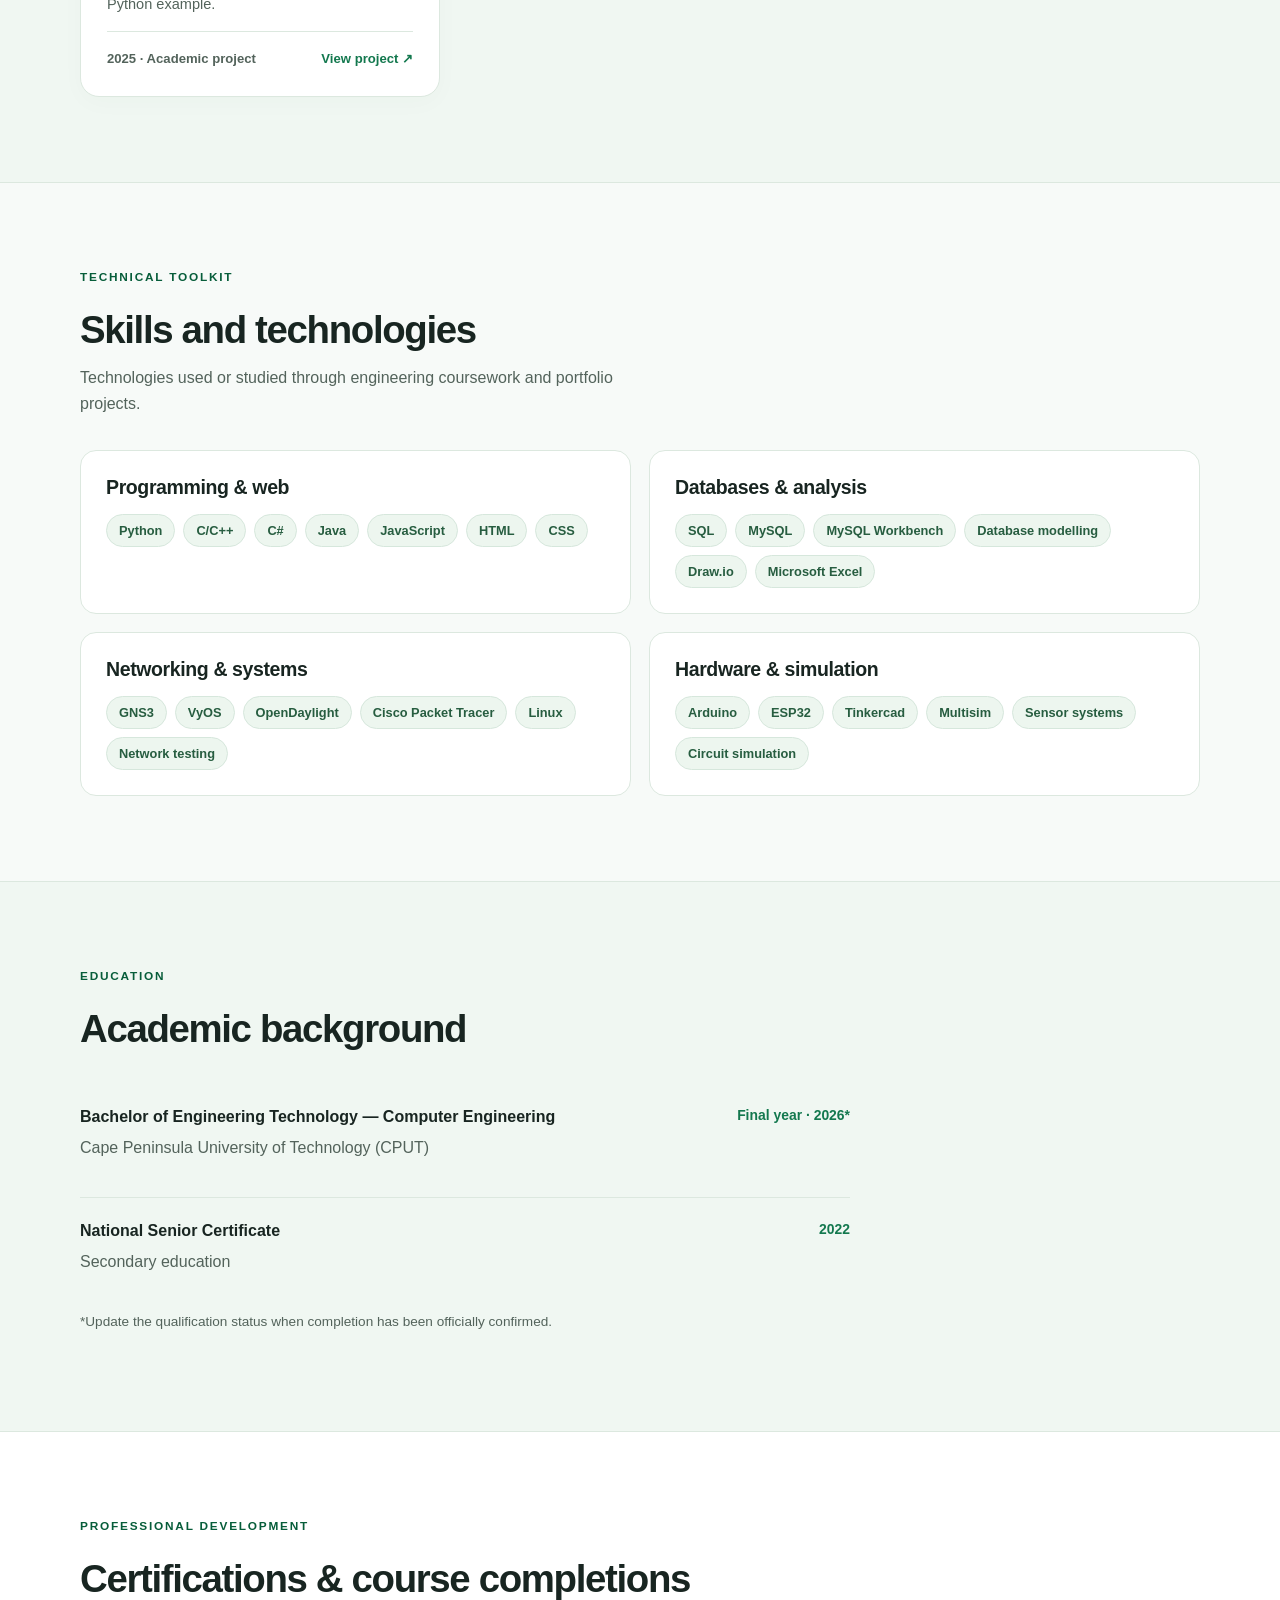
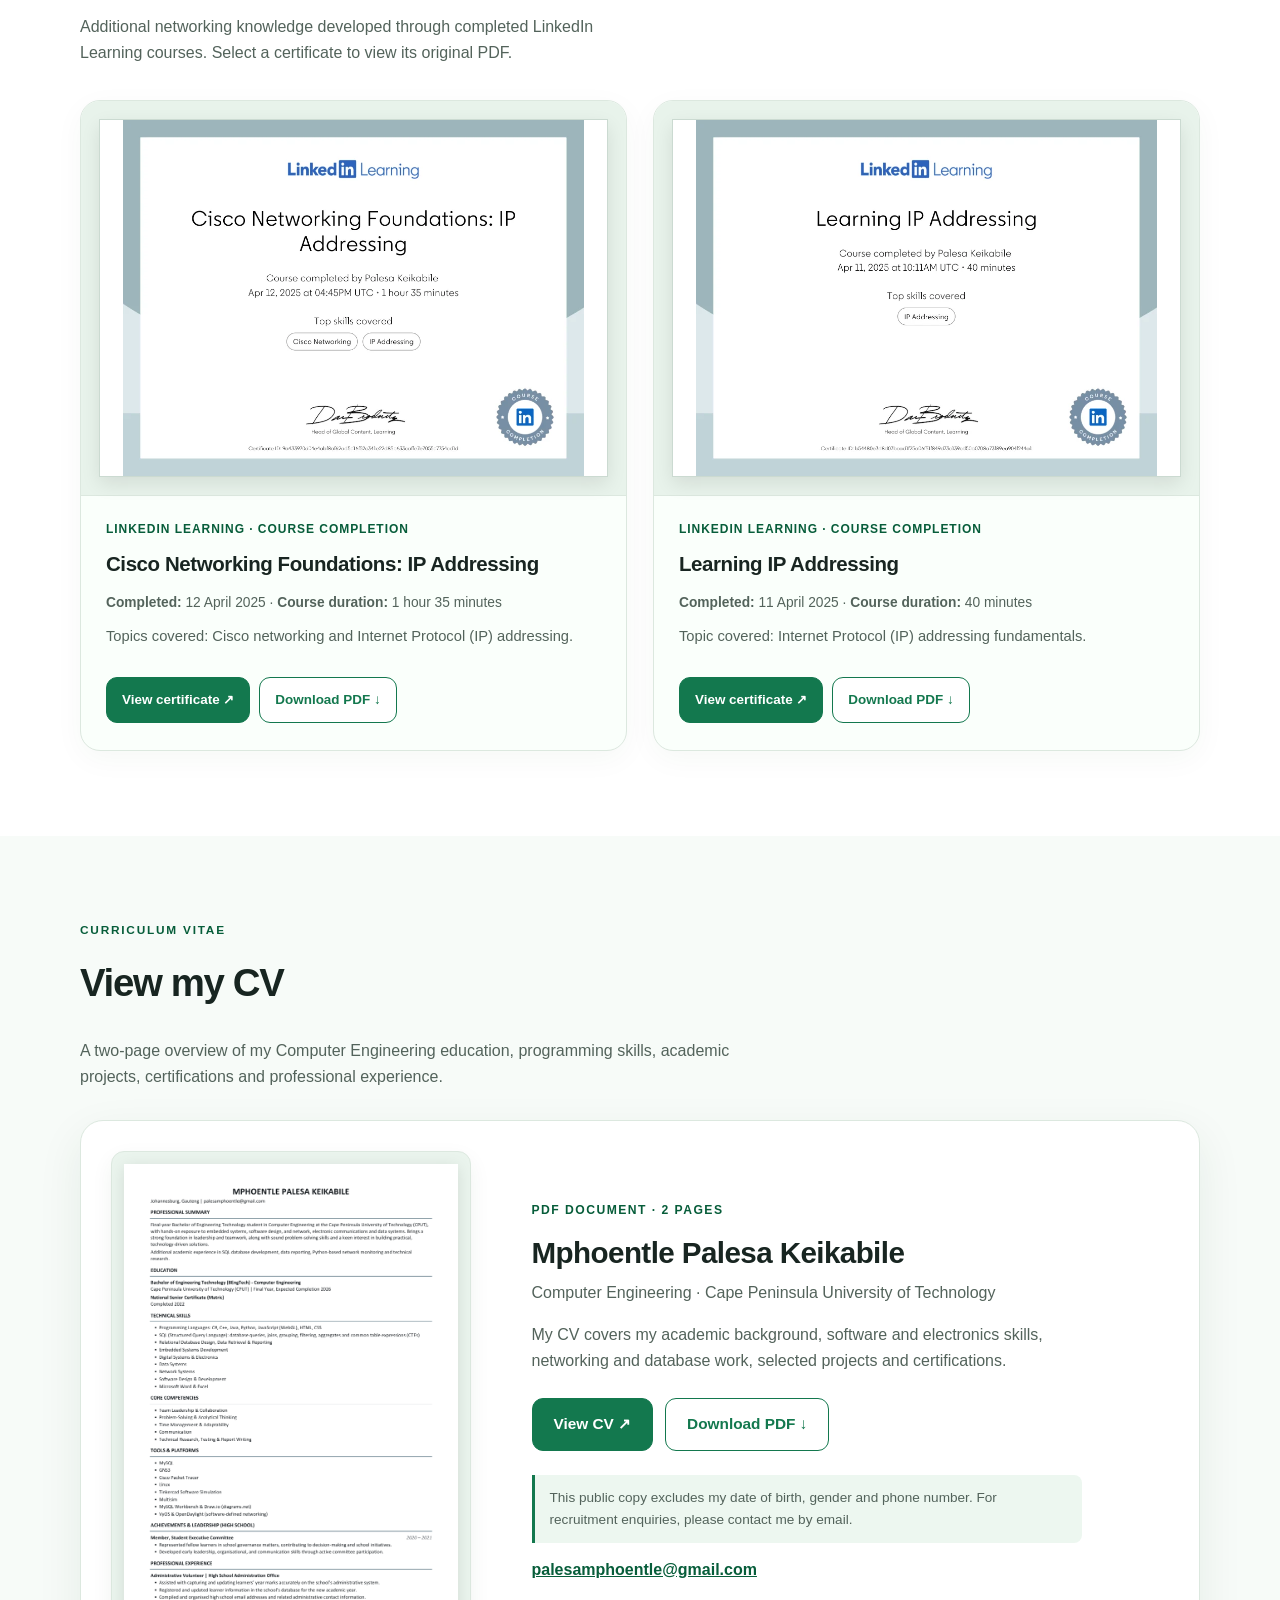
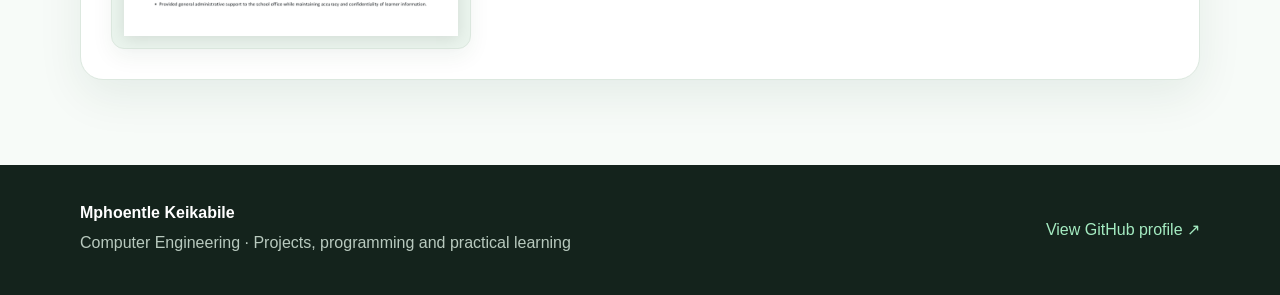
==== commit 6aee75f6: "My files" ====
--- a/index.html
+++ b/index.html
@@ -2,7 +2,7 @@
 
 <html lang="en"><head><meta charset="utf-8"/><meta content="width=device-width,initial-scale=1" name="viewport"/><meta content="Mphoentle Keikabile's Computer Engineering portfolio: embedded systems, Python, software, networking and databases." name="description"/><title>Mphoentle Keikabile | Computer Engineering Portfolio</title><link href="styles.css" rel="stylesheet"/></head>
 <body>
-<header class="site-header"><div class="container nav"><a class="brand" href="index.html"><span class="logo">MK</span><span>Mphoentle Keikabile</span></a><nav aria-label="Main navigation" class="nav-links"><a href="#about">About</a><a href="#projects">Projects</a><a href="#skills">Skills</a><a href="#education">Education</a><a href="#cv">CV</a><a class="cta-nav" href="https://github.com/Palesa-K" rel="noopener noreferrer" target="_blank">My GitHub ↗</a></nav></div></header>
+<header class="site-header"><div class="container nav"><a class="brand" href="index.html"><span class="logo">MK</span><span>Mphoentle Keikabile</span></a><nav aria-label="Main navigation" class="nav-links"><a href="#about">About</a><a href="#projects">Projects</a><a href="#skills">Skills</a><a href="#education">Education</a><a href="#certifications">Certifications</a><a href="#cv">CV</a><a class="cta-nav" href="https://github.com/Palesa-K" rel="noopener noreferrer" target="_blank">My GitHub ↗</a></nav></div></header>
 <main>
 <section class="hero"><div class="container"><div class="eyebrow">Computer Engineering · Project Portfolio</div><h1>Building practical solutions through <span class="accent">technology and engineering.</span></h1><p class="lead">Hello, I'm <strong>Mphoentle Palesa Keikabile.</strong> Welcome to a collection of my academic work in embedded systems, software, virtual networks, database programming and intelligent automation.</p><div class="buttons"><a class="btn primary" href="#projects">Explore my projects ↓</a><a class="btn outline" href="#about">About me →</a><a class="btn outline" href="assets/Mphoentle_Keikabile_Public_CV.pdf" target="_blank" rel="noopener">View my CV ↗</a></div><div class="highlight-grid"><div class="highlight"><strong>07 projects</strong><span>Featured university work</span></div><div class="highlight"><strong>2025–2026</strong><span>Project development</span></div><div class="highlight"><strong>CPUT</strong><span>Computer Engineering</span></div></div></div></section>
 <section class="section" id="about"><div class="container two-col"><div><div class="eyebrow">About me</div><h2>Curious about how hardware, software and data work together.</h2><p>I am studying towards a Bachelor of Engineering Technology in Computer Engineering at the Cape Peninsula University of Technology (CPUT). My coursework has involved writing programs, designing digital and embedded systems, configuring computer networks, modelling databases and preparing technical investigations.</p><p>I enjoy learning new tools, solving practical problems and turning engineering ideas into systems that can be demonstrated and tested. This portfolio highlights selected academic projects and what I learned while working on them.</p></div><aside class="info-panel"><h3>Areas I work across</h3><ul class="clean-list"><li>Embedded systems and electronic prototyping</li><li>Software design and programming</li><li>Computer networks and systems</li><li>Database development and SQL reporting</li><li>AI-related and automation concepts</li><li>Technical investigation and documentation</li></ul></aside></div></section>
@@ -37,8 +37,47 @@
 <p>Play the working JavaScript Snake game and explore a separate WebGL graphics demonstration.</p><div class="card-bottom"><span>2025 · Academic project</span><span class="explore">View project ↗</span></div>
 </a><a aria-label="Read about Traffic Engineering using Graph Theory and Linear Programming" class="project-card" href="projects/traffic-engineering.html"><div class="project-top"><span class="project-icon"><svg aria-hidden="true" fill="none" stroke="currentColor" stroke-linecap="round" stroke-linejoin="round" stroke-width="1.7" viewbox="0 0 24 24"><circle cx="4" cy="15" r="2"></circle><circle cx="10" cy="5" r="2"></circle><circle cx="18" cy="8" r="2"></circle><circle cx="19" cy="19" r="2"></circle><path d="M5 13l4-6m3-2 4 2m3 3v7M6 16l11 2"></path></svg></span><span class="number">PROJECT 07</span></div><img alt="GEANT2 network graph with green highlighted route" class="project-thumb" loading="lazy" src="assets/geant2-route-recreated.webp"/><div class="type">Networking · Python · Mathematics</div><h3>Traffic Engineering &amp; Graph Theory</h3><p>Graph-based network routing and optimisation concepts, with an interactive route explorer and Python example.</p><div class="card-bottom"><span>2025 · Academic project</span><span class="explore">View project ↗</span></div></a></div></div></section>
 <section class="section" id="skills"><div class="container"><div class="section-heading"><div><div class="eyebrow">Technical toolkit</div><h2>Skills and technologies</h2><p>Technologies used or studied through engineering coursework and portfolio projects.</p></div></div><div class="skills-layout"><div class="skill-card"><h3>Programming &amp; web</h3><div class="chip-row"><span class="chip">Python</span><span class="chip">C/C++</span><span class="chip">C#</span><span class="chip">Java</span><span class="chip">JavaScript</span><span class="chip">HTML</span><span class="chip">CSS</span></div></div><div class="skill-card"><h3>Databases &amp; analysis</h3><div class="chip-row"><span class="chip">SQL</span><span class="chip">MySQL</span><span class="chip">MySQL Workbench</span><span class="chip">Database modelling</span><span class="chip">Draw.io</span><span class="chip">Microsoft Excel</span></div></div><div class="skill-card"><h3>Networking &amp; systems</h3><div class="chip-row"><span class="chip">GNS3</span><span class="chip">VyOS</span><span class="chip">OpenDaylight</span><span class="chip">Cisco Packet Tracer</span><span class="chip">Linux</span><span class="chip">Network testing</span></div></div><div class="skill-card"><h3>Hardware &amp; simulation</h3><div class="chip-row"><span class="chip">Arduino</span><span class="chip">ESP32</span><span class="chip">Tinkercad</span><span class="chip">Multisim</span><span class="chip">Sensor systems</span><span class="chip">Circuit simulation</span></div></div></div></div></section>
-<section class="section soft" id="education"><div class="container two-col"><div><div class="eyebrow">Education</div><h2>Academic background</h2><div class="resume-line"><div><strong>Bachelor of Engineering Technology — Computer Engineering</strong><p>Cape Peninsula University of Technology (CPUT)</p></div><span>Final year · 2026*</span></div><div class="resume-line"><div><strong>National Senior Certificate</strong><p>Secondary education</p></div><span>2022</span></div><p class="small-note">*Update the qualification status when completion has been officially confirmed.</p></div><div><div class="eyebrow">Additional learning</div><h2>Certifications</h2><div class="resume-line"><div><strong>Cisco Networking Foundations: IP Addressing</strong><p>LinkedIn Learning</p></div><span>April 2025</span></div><div class="resume-line"><div><strong>Learning IP Addressing</strong><p>LinkedIn Learning</p></div><span>April 2025</span></div></div></div></section>
+<section class="section soft" id="education"><div class="container"><div class="eyebrow">Education</div><h2>Academic background</h2><div class="education-stack"><div class="resume-line"><div><strong>Bachelor of Engineering Technology — Computer Engineering</strong><p>Cape Peninsula University of Technology (CPUT)</p></div><span>Final year · 2026*</span></div><div class="resume-line"><div><strong>National Senior Certificate</strong><p>Secondary education</p></div><span>2022</span></div></div><p class="small-note">*Update the qualification status when completion has been officially confirmed.</p></div></section>
 
+<section class="section certifications-section" id="certifications">
+  <div class="container">
+    <div class="section-heading"><div>
+      <div class="eyebrow">Professional development</div>
+      <h2>Certifications &amp; course completions</h2>
+      <p>Additional networking knowledge developed through completed LinkedIn Learning courses. Select a certificate to view its original PDF.</p>
+    </div></div>
+    <div class="certificates-grid">
+      <article class="certificate-card">
+        <a class="certificate-preview" href="assets/certificates/cisco-networking-foundations-ip-addressing.pdf" target="_blank" rel="noopener noreferrer" aria-label="View Cisco Networking Foundations IP Addressing certificate PDF">
+          <img src="assets/certificates/cisco-networking-foundations-ip-addressing.webp" loading="lazy" alt="LinkedIn Learning certificate of completion for Cisco Networking Foundations: IP Addressing" />
+        </a>
+        <div class="certificate-content"><span class="credential-label">LinkedIn Learning · Course completion</span>
+          <h3>Cisco Networking Foundations: IP Addressing</h3>
+          <p class="cert-details"><strong>Completed:</strong> 12 April 2025 <span aria-hidden="true">·</span> <strong>Course duration:</strong> 1 hour 35 minutes</p>
+          <p>Topics covered: Cisco networking and Internet Protocol (IP) addressing.</p>
+          <div class="buttons certificate-actions">
+            <a class="btn primary" href="assets/certificates/cisco-networking-foundations-ip-addressing.pdf" target="_blank" rel="noopener noreferrer">View certificate ↗</a>
+            <a class="btn outline" href="assets/certificates/cisco-networking-foundations-ip-addressing.pdf" download="Cisco_Networking_Foundations_IP_Addressing.pdf">Download PDF ↓</a>
+          </div>
+        </div>
+      </article>
+      <article class="certificate-card">
+        <a class="certificate-preview" href="assets/certificates/learning-ip-addressing.pdf" target="_blank" rel="noopener noreferrer" aria-label="View Learning IP Addressing certificate PDF">
+          <img src="assets/certificates/learning-ip-addressing.webp" loading="lazy" alt="LinkedIn Learning certificate of completion for Learning IP Addressing" />
+        </a>
+        <div class="certificate-content"><span class="credential-label">LinkedIn Learning · Course completion</span>
+          <h3>Learning IP Addressing</h3>
+          <p class="cert-details"><strong>Completed:</strong> 11 April 2025 <span aria-hidden="true">·</span> <strong>Course duration:</strong> 40 minutes</p>
+          <p>Topic covered: Internet Protocol (IP) addressing fundamentals.</p>
+          <div class="buttons certificate-actions">
+            <a class="btn primary" href="assets/certificates/learning-ip-addressing.pdf" target="_blank" rel="noopener noreferrer">View certificate ↗</a>
+            <a class="btn outline" href="assets/certificates/learning-ip-addressing.pdf" download="Learning_IP_Addressing.pdf">Download PDF ↓</a>
+          </div>
+        </div>
+      </article>
+    </div>
+  </div>
+</section>
 <section class="section cv-section" id="cv"><div class="container">
   <div class="eyebrow">Curriculum vitae</div>
   <h2>View my CV</h2>
--- a/styles.css
+++ b/styles.css
@@ -47,3 +47,22 @@
 .cv-actions{margin:24px 0}.cv-privacy{background:#edf7f0;padding:12px 15px;border-left:3px solid var(--green);border-radius:0 8px 8px 0}
 .cv-email{color:var(--green-dark);font-weight:700;overflow-wrap:anywhere}
 @media(max-width:740px){.cv-panel{grid-template-columns:1fr;padding:20px;gap:25px}.cv-cover{max-width:300px}.cv-actions .btn{flex:1}}
+
+
+/* LinkedIn Learning certificate section */
+.education-stack{max-width:770px}
+.certifications-section{background:#fff}
+.certificates-grid{display:grid;grid-template-columns:repeat(2,minmax(0,1fr));gap:26px}
+.certificate-card{background:#fafffb;border:1px solid var(--border);border-radius:20px;overflow:hidden;display:flex;flex-direction:column;box-shadow:0 8px 30px rgba(14,68,36,.04)}
+.certificate-preview{padding:18px;background:#e8f3eb;display:grid;place-items:center;min-height:260px;border-bottom:1px solid var(--border)}
+.certificate-preview img{display:block;width:100%;max-width:510px;aspect-ratio:1.42;object-fit:contain;background:white;border:1px solid #cbdad1;box-shadow:0 7px 18px rgba(0,0,0,.09);transition:transform .2s}
+.certificate-preview:hover img{transform:translateY(-3px)}
+.certificate-content{padding:24px 25px 27px;display:flex;flex-direction:column;flex:1}
+.credential-label{text-transform:uppercase;letter-spacing:.08em;font-weight:800;color:var(--green-dark);font-size:.75rem;margin-bottom:12px}
+.certificate-content h3{font-size:1.28rem;margin-bottom:16px}
+.certificate-content p{font-size:.92rem;margin-bottom:11px}
+.certificate-content p.cert-details{font-size:.86rem}
+.certificate-actions{margin-top:auto;padding-top:17px;gap:9px}
+.certificate-actions .btn{padding:11px 15px;font-size:.84rem}
+@media(max-width:820px){.certificates-grid{grid-template-columns:1fr}.certificate-preview{min-height:unset}.certificate-preview img{max-width:560px}}
+@media(max-width:450px){.certificate-actions .btn{width:100%}.certificate-content{padding:18px}.certificate-preview{padding:12px}}
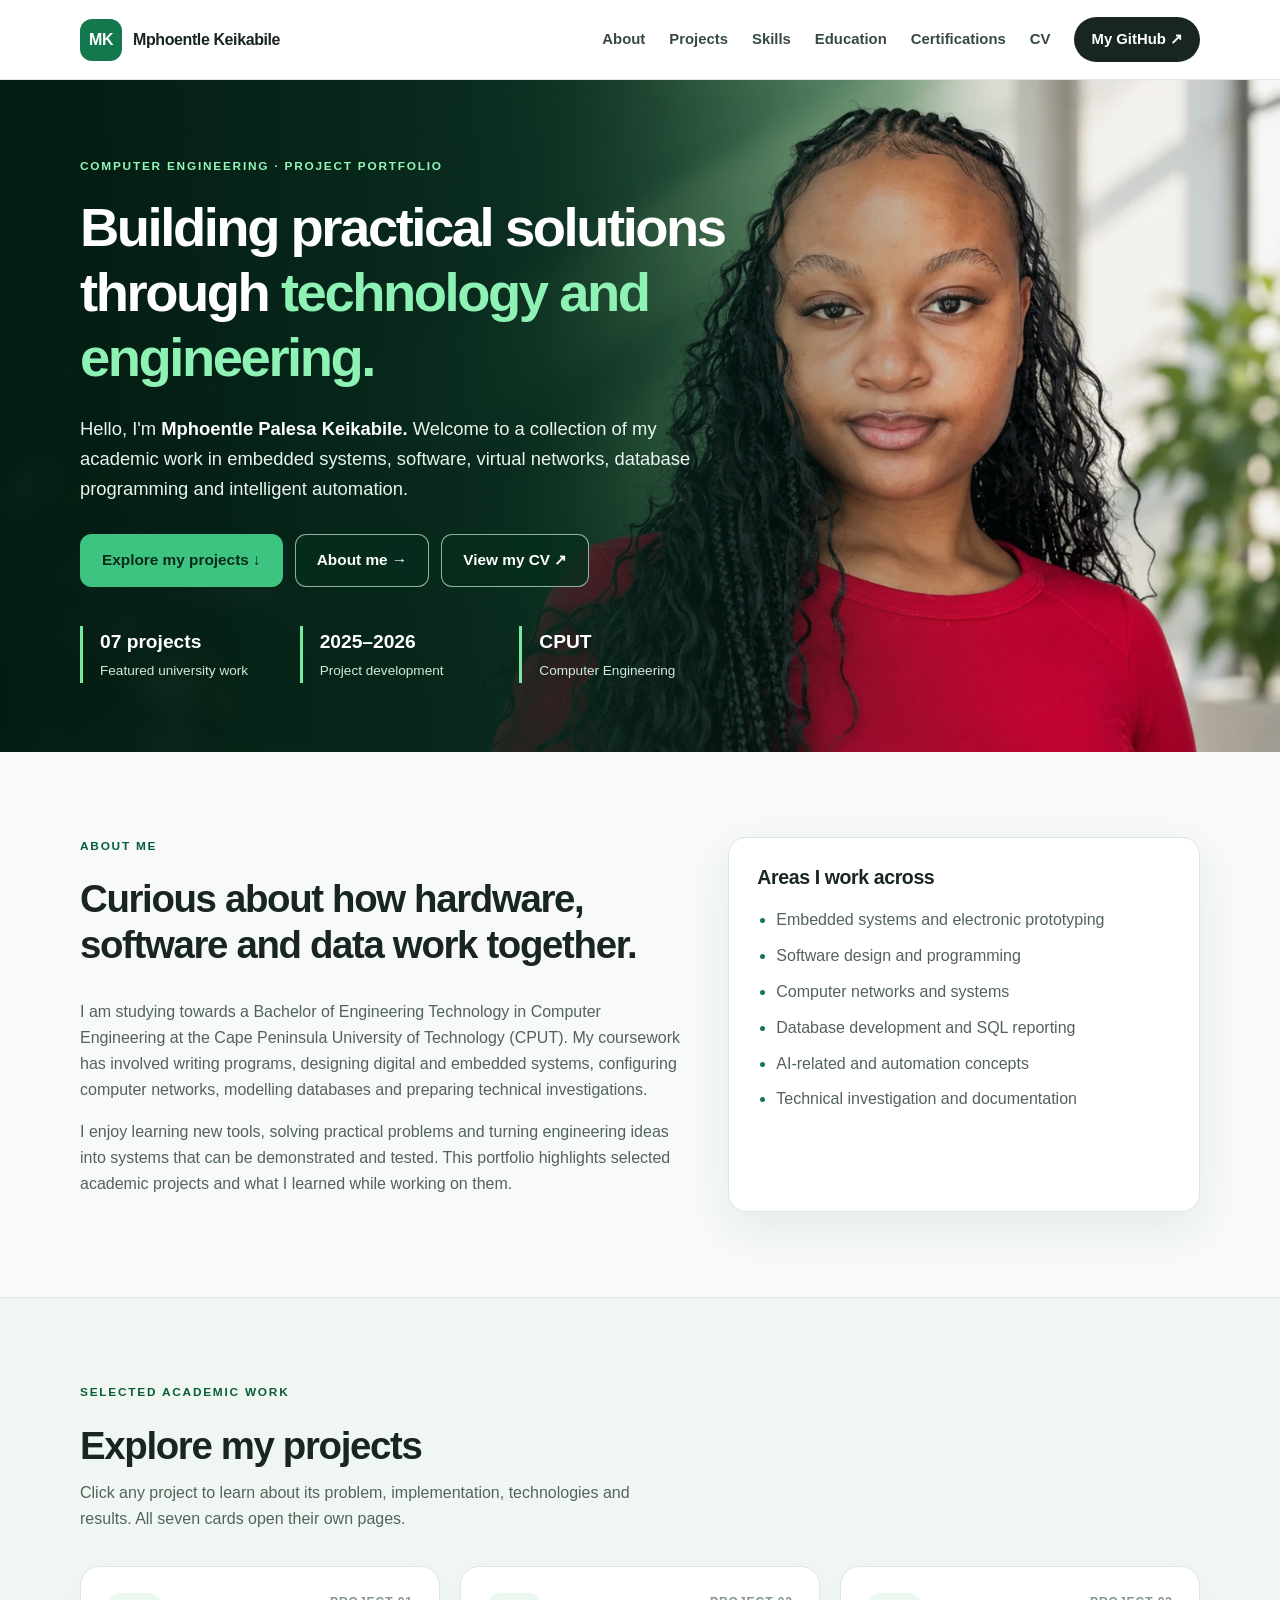
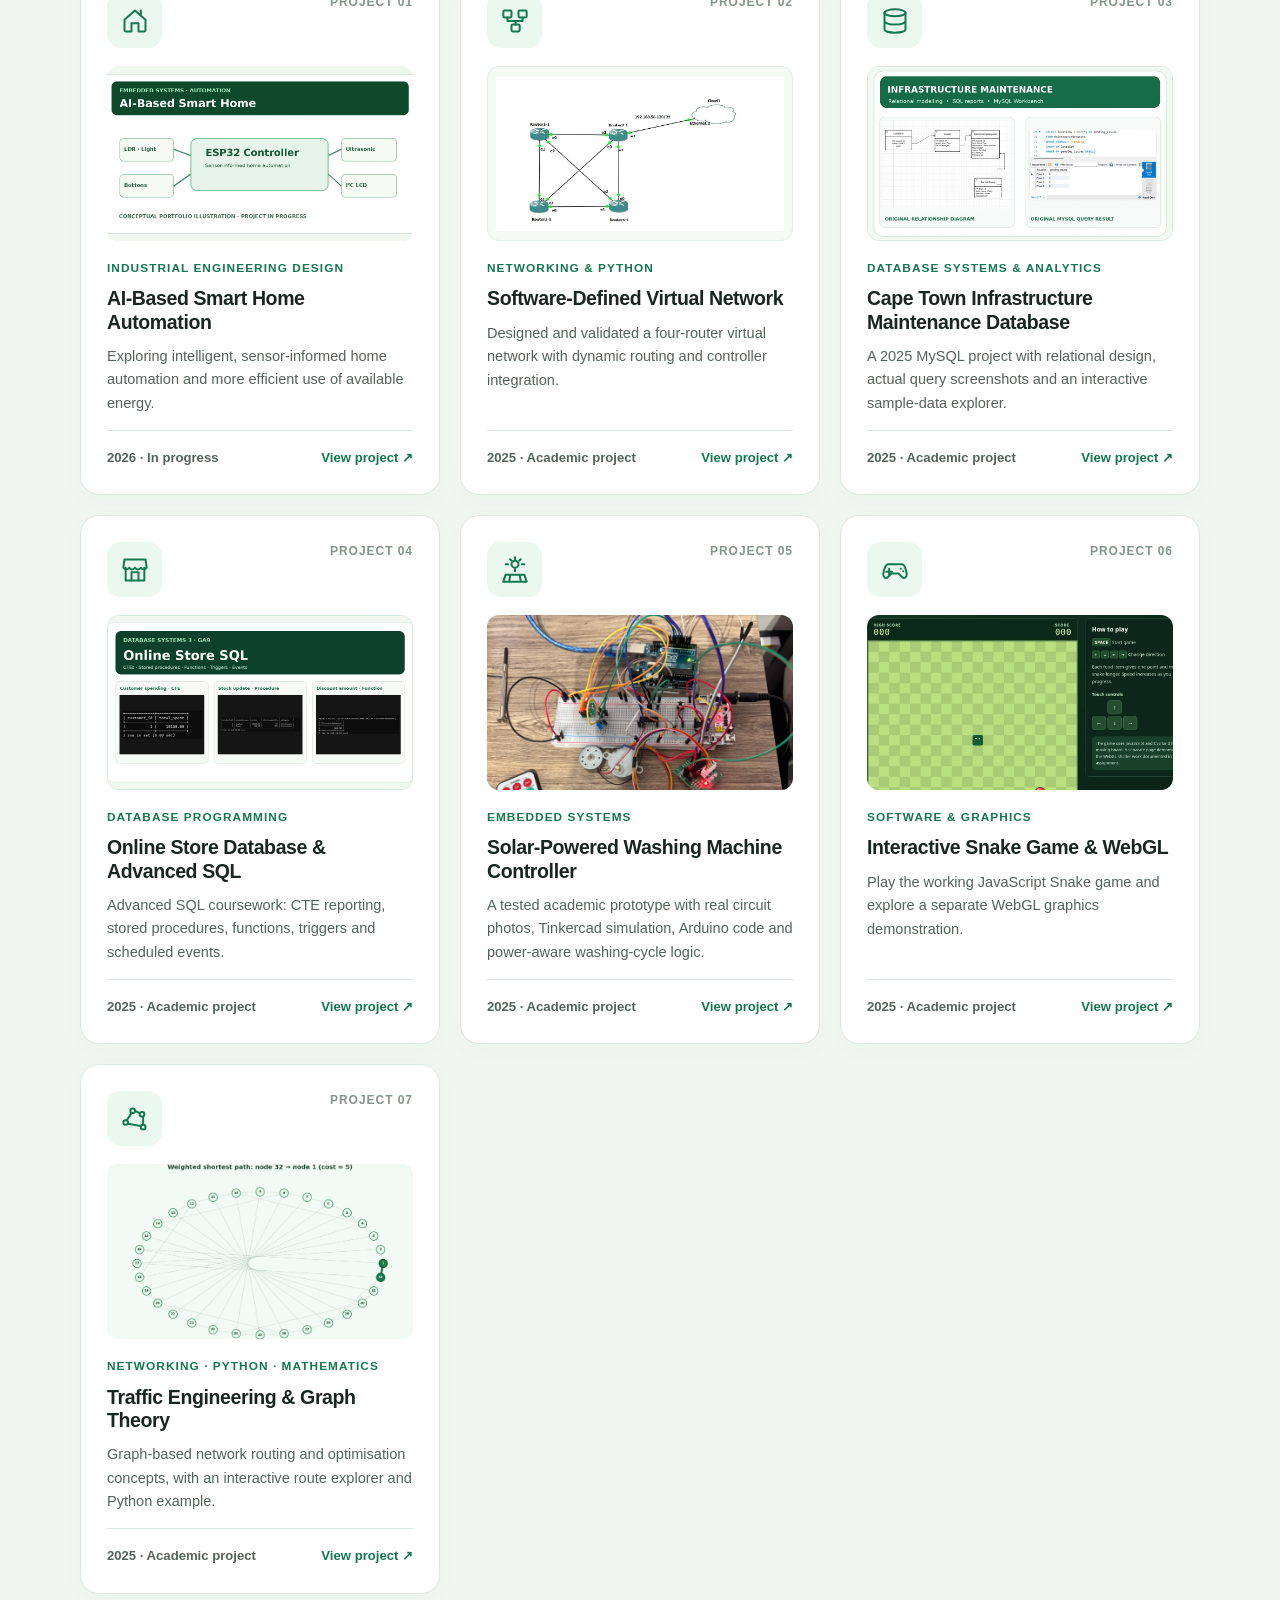
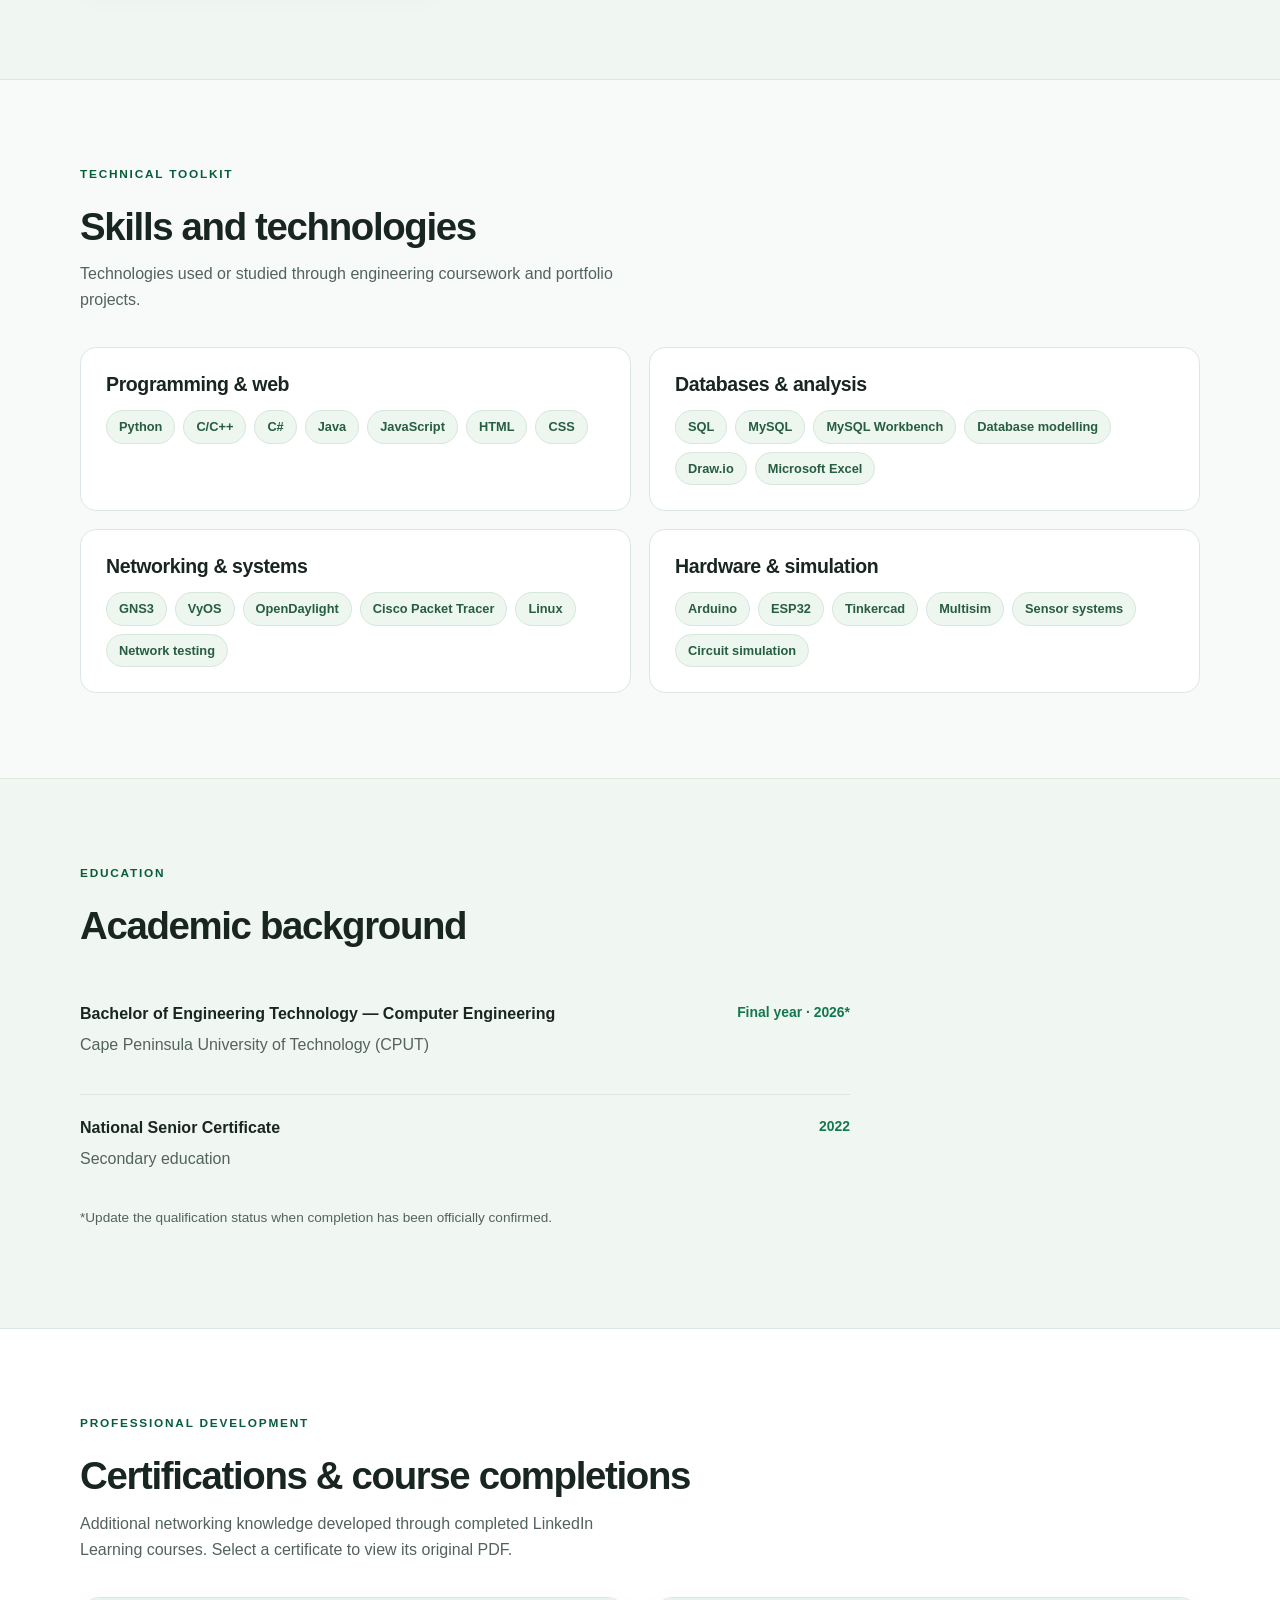
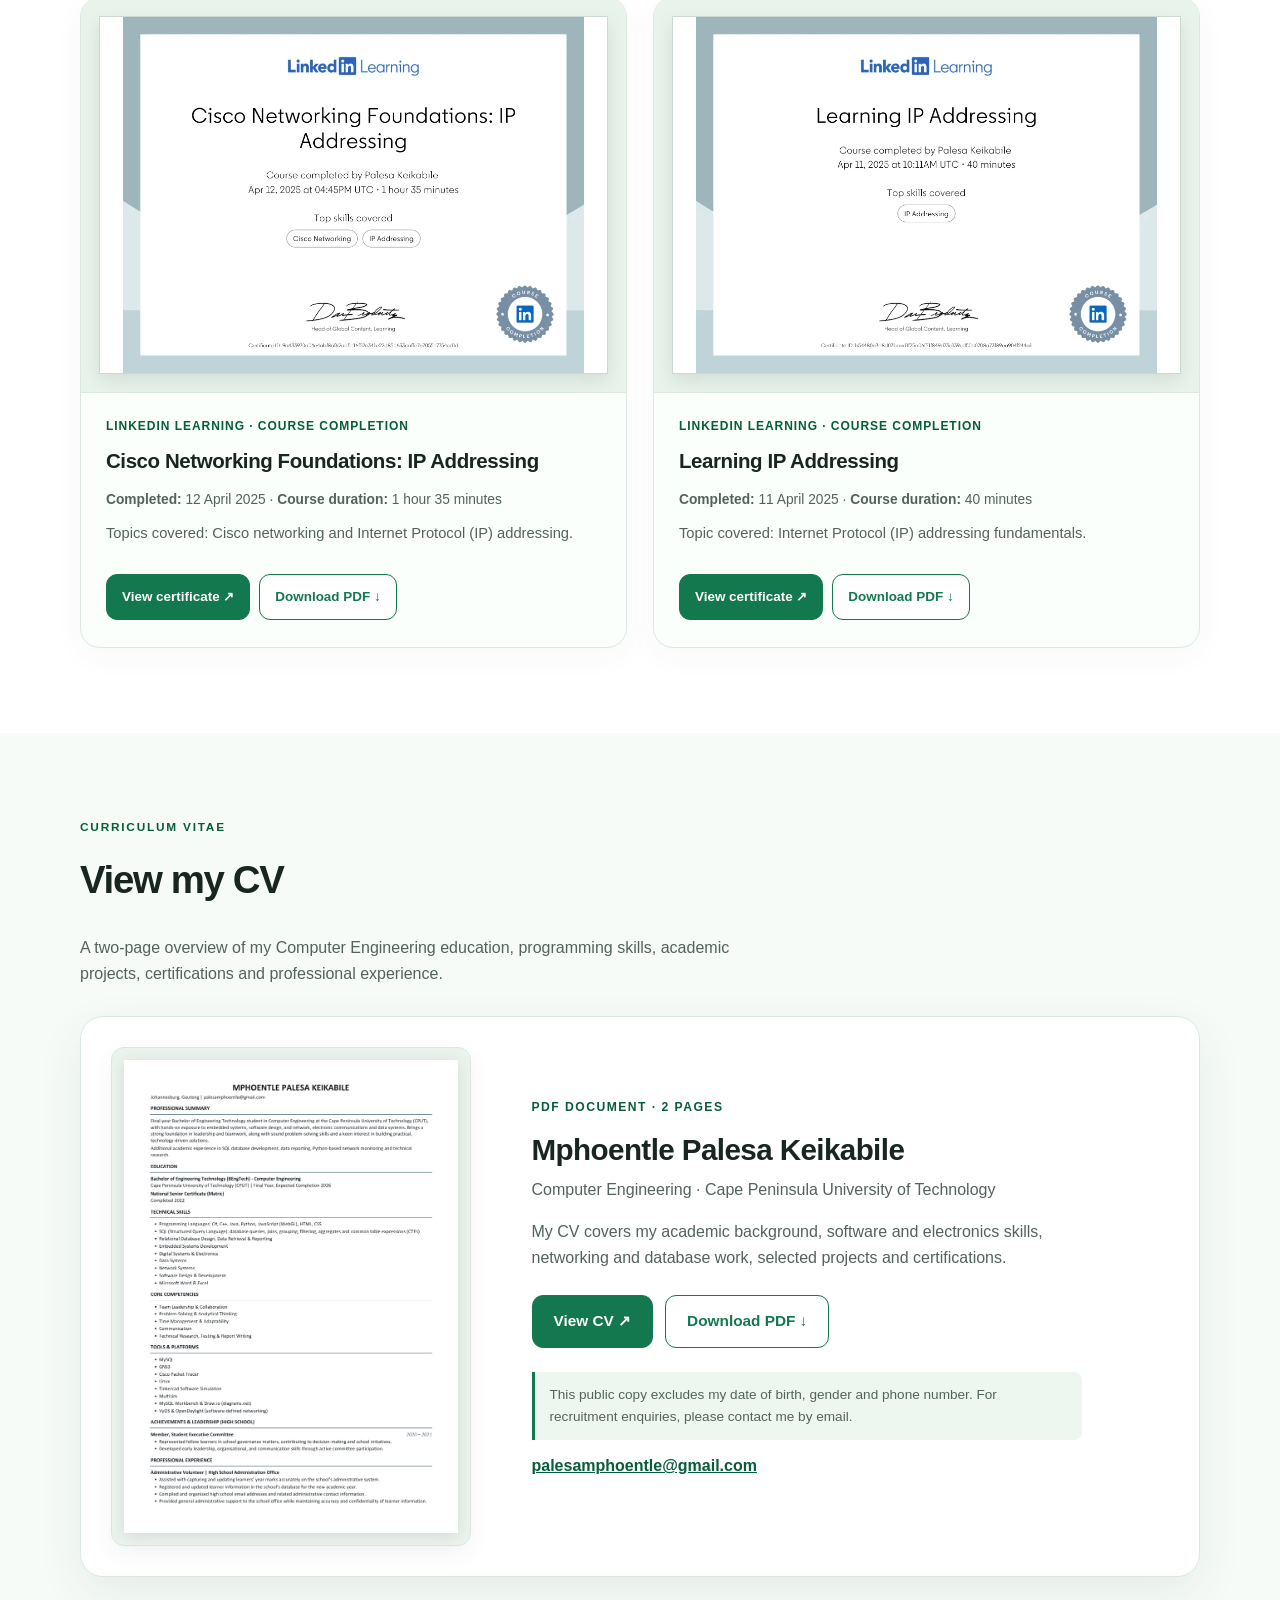
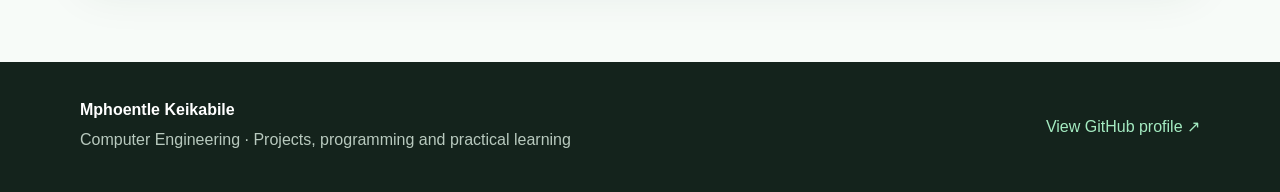
==== commit a0299236: "My files" ====
--- a/index.html
+++ b/index.html
@@ -4,7 +4,7 @@
 <body>
 <header class="site-header"><div class="container nav"><a class="brand" href="index.html"><span class="logo">MK</span><span>Mphoentle Keikabile</span></a><nav aria-label="Main navigation" class="nav-links"><a href="#about">About</a><a href="#projects">Projects</a><a href="#skills">Skills</a><a href="#education">Education</a><a href="#certifications">Certifications</a><a href="#cv">CV</a><a class="cta-nav" href="https://github.com/Palesa-K" rel="noopener noreferrer" target="_blank">My GitHub ↗</a></nav></div></header>
 <main>
-<section class="hero"><div class="container"><div class="eyebrow">Computer Engineering · Project Portfolio</div><h1>Building practical solutions through <span class="accent">technology and engineering.</span></h1><p class="lead">Hello, I'm <strong>Mphoentle Palesa Keikabile.</strong> Welcome to a collection of my academic work in embedded systems, software, virtual networks, database programming and intelligent automation.</p><div class="buttons"><a class="btn primary" href="#projects">Explore my projects ↓</a><a class="btn outline" href="#about">About me →</a><a class="btn outline" href="assets/Mphoentle_Keikabile_Public_CV.pdf" target="_blank" rel="noopener">View my CV ↗</a></div><div class="highlight-grid"><div class="highlight"><strong>07 projects</strong><span>Featured university work</span></div><div class="highlight"><strong>2025–2026</strong><span>Project development</span></div><div class="highlight"><strong>CPUT</strong><span>Computer Engineering</span></div></div></div></section>
+<section class="hero"><img class="hero-photo" src="assets/profile-hero.webp" alt="Portrait of Mphoentle Palesa Keikabile" fetchpriority="high"/><div class="container"><div class="eyebrow">Computer Engineering · Project Portfolio</div><h1>Building practical solutions through <span class="accent">technology and engineering.</span></h1><p class="lead">Hello, I'm <strong>Mphoentle Palesa Keikabile.</strong> Welcome to a collection of my academic work in embedded systems, software, virtual networks, database programming and intelligent automation.</p><div class="buttons"><a class="btn primary" href="#projects">Explore my projects ↓</a><a class="btn outline" href="#about">About me →</a><a class="btn outline" href="assets/Mphoentle_Keikabile_Public_CV.pdf" target="_blank" rel="noopener">View my CV ↗</a></div><div class="highlight-grid"><div class="highlight"><strong>07 projects</strong><span>Featured university work</span></div><div class="highlight"><strong>2025–2026</strong><span>Project development</span></div><div class="highlight"><strong>CPUT</strong><span>Computer Engineering</span></div></div></div></section>
 <section class="section" id="about"><div class="container two-col"><div><div class="eyebrow">About me</div><h2>Curious about how hardware, software and data work together.</h2><p>I am studying towards a Bachelor of Engineering Technology in Computer Engineering at the Cape Peninsula University of Technology (CPUT). My coursework has involved writing programs, designing digital and embedded systems, configuring computer networks, modelling databases and preparing technical investigations.</p><p>I enjoy learning new tools, solving practical problems and turning engineering ideas into systems that can be demonstrated and tested. This portfolio highlights selected academic projects and what I learned while working on them.</p></div><aside class="info-panel"><h3>Areas I work across</h3><ul class="clean-list"><li>Embedded systems and electronic prototyping</li><li>Software design and programming</li><li>Computer networks and systems</li><li>Database development and SQL reporting</li><li>AI-related and automation concepts</li><li>Technical investigation and documentation</li></ul></aside></div></section>
 <section class="section soft" id="projects"><div class="container"><div class="section-heading"><div><div class="eyebrow">Selected academic work</div><h2>Explore my projects</h2><p>Click any project to learn about its problem, implementation, technologies and results. All seven cards open their own pages.</p></div></div><div class="project-grid"><a aria-label="Read about AI-Based Smart Home Automation" class="project-card" href="projects/smart-home-automation.html">
 <div class="project-top"><span class="project-icon"><svg aria-hidden="true" fill="none" stroke="currentColor" stroke-linecap="round" stroke-linejoin="round" stroke-width="1.7" viewbox="0 0 24 24"><path d="m3 11 9-8 9 8v9a1 1 0 0 1-1 1h-5v-7H9v7H4a1 1 0 0 1-1-1z"></path><path d="M17 3v4"></path></svg></span><span class="number">PROJECT 01</span></div><img alt="Concept illustration of an ESP32 smart home controller and input/output components" class="project-thumb" loading="lazy" src="assets/smart-home-concept-cover.webp"/>
--- a/styles.css
+++ b/styles.css
@@ -66,3 +66,67 @@
 .certificate-actions .btn{padding:11px 15px;font-size:.84rem}
 @media(max-width:820px){.certificates-grid{grid-template-columns:1fr}.certificate-preview{min-height:unset}.certificate-preview img{max-width:560px}}
 @media(max-width:450px){.certificate-actions .btn{width:100%}.certificate-content{padding:18px}.certificate-preview{padding:12px}}
+
+
+/* Homepage cover portrait — desktop dark-green hero with legible light text. */
+.hero{
+  isolation:isolate;
+  min-height:590px;
+  background:#08291e;
+  border-bottom:0;
+  padding:77px 0 69px;
+}
+.hero-photo{
+  position:absolute;
+  inset:0;
+  width:100%;
+  height:100%;
+  object-fit:cover;
+  object-position:50% 45%;
+  z-index:-2;
+}
+.hero::before{
+  content:"";
+  position:absolute;
+  inset:0;
+  z-index:-1;
+  background:linear-gradient(90deg,rgba(4,27,18,.97) 0%,rgba(6,38,26,.93) 29%,rgba(7,41,28,.83) 42%,rgba(7,41,28,.36) 62%,rgba(7,41,28,.03) 84%);
+  pointer-events:none;
+}
+.hero::after{display:none}
+.hero .eyebrow{color:#94f7b8}
+.hero h1{font-size:clamp(2.4rem,4.25vw,4.0rem);max-width:665px;color:#fff;letter-spacing:-.045em}
+.hero .accent{color:#8ef2b4}
+.hero .lead{color:#e9f5ed;max-width:615px}
+.hero .lead strong{color:white}
+.hero .btn.primary{background:#3ec481;color:#092a1b;border-color:#3ec481}
+.hero .btn.primary:hover{background:#a2f3bd}
+.hero .btn.outline{background:rgba(7,45,29,.78);color:white;border-color:rgba(217,255,229,.64);backdrop-filter:blur(4px)}
+.hero .btn.outline:hover{background:rgba(22,85,52,.91)}
+.hero .highlight-grid{max-width:645px;padding-top:39px;gap:14px}
+.hero .highlight{border-left-color:#76eaa1}
+.hero .highlight strong{color:#fff}
+.hero .highlight span{color:#cfebd7}
+@media(max-width:850px){
+  .hero{min-height:0;padding:0 0 60px;background:#f2faf4;border-bottom:1px solid var(--border)}
+  .hero-photo{position:relative;z-index:auto;height:auto;display:block;width:100%;aspect-ratio:16/9;object-fit:cover;object-position:center 43%}
+  .hero::before{display:none}
+  .hero .container{padding-top:35px}
+  .hero .eyebrow{color:var(--green-dark)}
+  .hero h1{color:var(--text);max-width:650px}
+  .hero .accent{color:var(--green)}
+  .hero .lead{color:var(--muted)}
+  .hero .lead strong{color:var(--text)}
+  .hero .btn.primary{background:var(--green);color:#fff;border-color:var(--green)}
+  .hero .btn.outline{background:#fff;color:var(--green);border-color:var(--green);backdrop-filter:none}
+  .hero .highlight strong{color:var(--text)}
+  .hero .highlight span{color:var(--muted)}
+  .hero .highlight{border-left-color:var(--green)}
+}
+@media(max-width:650px){
+  .hero{padding:0 0 50px}
+  .hero .container{padding-top:28px}
+  .hero h1{font-size:clamp(2.3rem,9vw,3rem)}
+  .hero-photo{aspect-ratio:1.55;object-position:73% 45%}
+  .hero .highlight-grid{padding-top:29px}
+}
